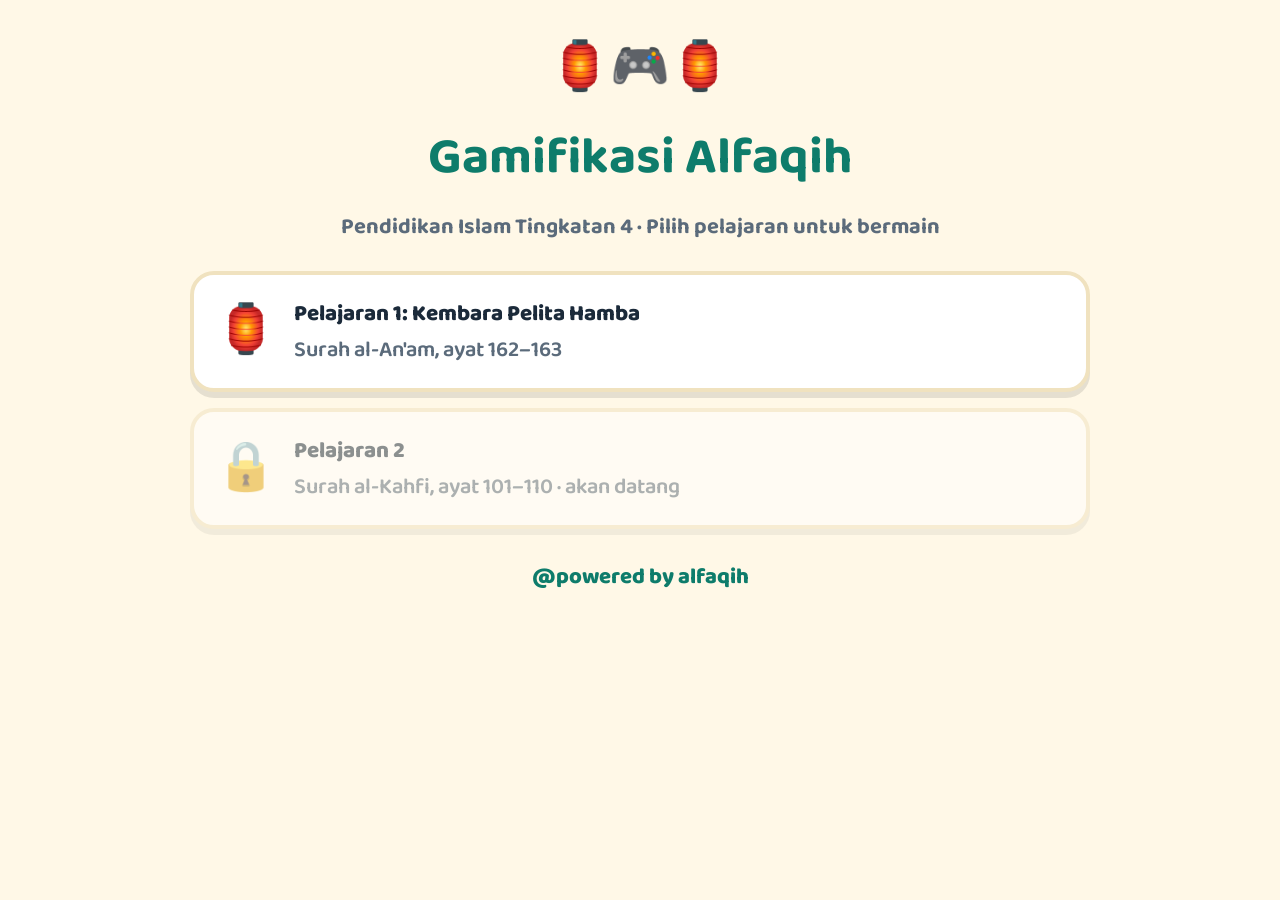
==== index.html @ 35e909cf "Tambah halaman utama senarai game Co-Authored-By: Claude Opus 5.5 <noreply@anthropic.com> Claude-Ses" ====
<!DOCTYPE html>
<html lang="ms">
<head>
<meta charset="UTF-8">
<meta name="viewport" content="width=device-width, initial-scale=1">
<title>Gamifikasi Alfaqih – Pendidikan Islam Tingkatan 4</title>
<link href="https://fonts.googleapis.com/css2?family=Baloo+2:wght@600;800&display=swap" rel="stylesheet">
<style>
body{margin:0;font-family:'Baloo 2',sans-serif;background:#FFF8E7;color:#1B2A3A;font-size:22px}
.wrap{max-width:900px;margin:0 auto;padding:30px 18px}
h1{text-align:center;color:#0E7C6B;font-size:clamp(2rem,6vw,3.2rem);margin:.2em 0}
.sub{text-align:center;font-weight:700;color:#5B6B7B}
.list{display:grid;gap:16px;margin-top:26px}
a.card{display:flex;align-items:center;gap:18px;background:#fff;border:4px solid #F0E2BF;border-radius:24px;padding:18px 22px;text-decoration:none;color:inherit;box-shadow:0 6px 0 rgba(0,0,0,.1)}
a.card:hover{border-color:#F2A900}
.e{font-size:3rem}.t{font-weight:800;font-size:1.4rem}.d{color:#5B6B7B;font-weight:600}
.soon{opacity:.5;pointer-events:none}
footer{text-align:center;margin-top:30px;font-weight:800;color:#0E7C6B}
</style>
</head>
<body>
<div class="wrap">
  <div style="text-align:center;font-size:3rem">🏮🎮🏮</div>
  <h1>Gamifikasi Alfaqih</h1>
  <div class="sub">Pendidikan Islam Tingkatan 4 · Pilih pelajaran untuk bermain</div>
  <div class="list">
    <a class="card" href="p1/"><span class="e">🏮</span><div><div class="t">Pelajaran 1: Kembara Pelita Hamba</div><div class="d">Surah al-An'am, ayat 162–163</div></div></a>
    <a class="card soon"><span class="e">🔒</span><div><div class="t">Pelajaran 2</div><div class="d">Surah al-Kahfi, ayat 101–110 · akan datang</div></div></a>
  </div>
  <footer>@powered by alfaqih</footer>
</div>
</body>
</html>
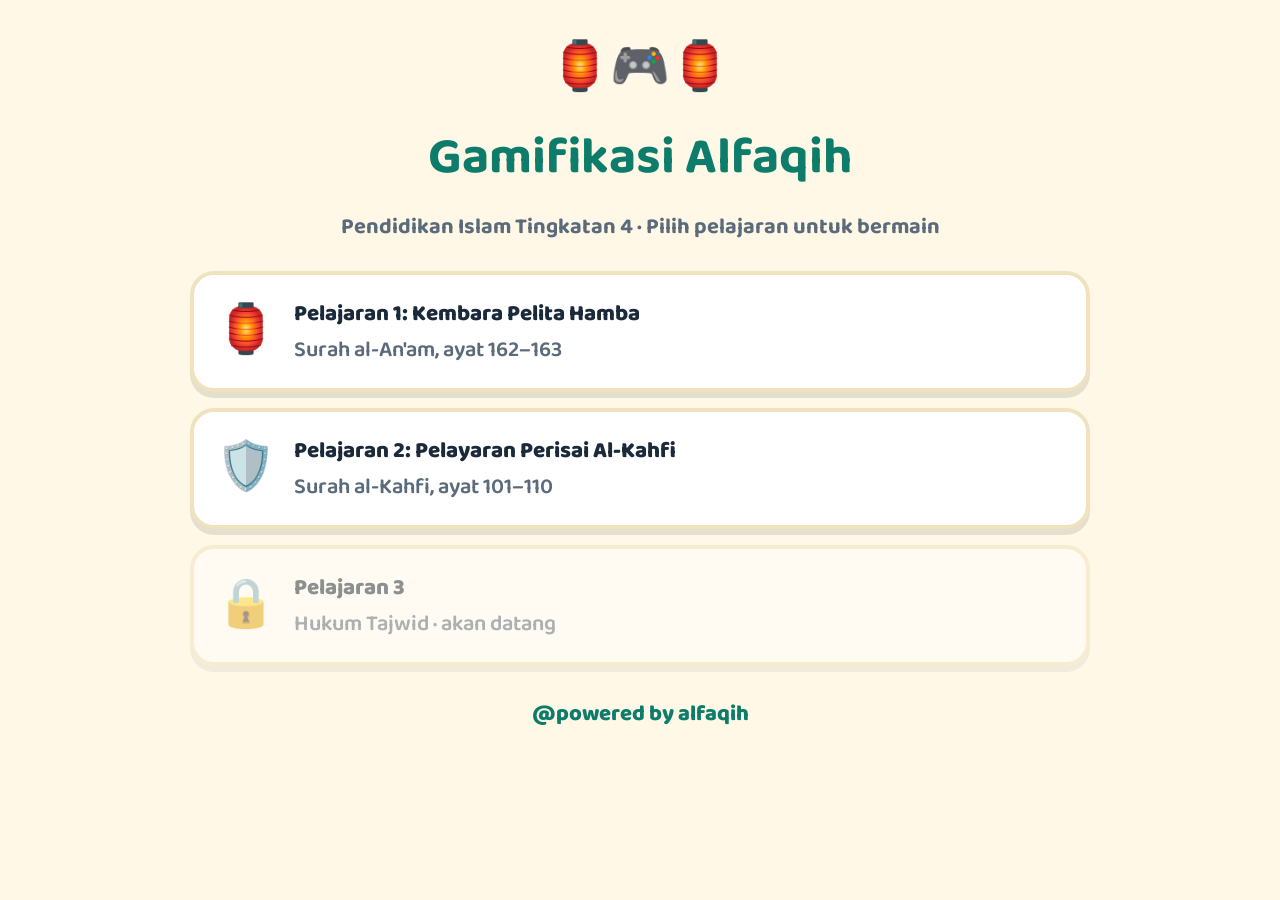
==== commit 58302bbe: "Tambah game P2: Pelayaran Perisai Al-Kahfi (Surah al-Kahfi 101-110) Co-Authored-By: Claude Opus 5.5 " ====
--- a/index.html
+++ b/index.html
@@ -25,7 +25,8 @@
   <div class="sub">Pendidikan Islam Tingkatan 4 · Pilih pelajaran untuk bermain</div>
   <div class="list">
     <a class="card" href="p1/"><span class="e">🏮</span><div><div class="t">Pelajaran 1: Kembara Pelita Hamba</div><div class="d">Surah al-An'am, ayat 162–163</div></div></a>
-    <a class="card soon"><span class="e">🔒</span><div><div class="t">Pelajaran 2</div><div class="d">Surah al-Kahfi, ayat 101–110 · akan datang</div></div></a>
+    <a class="card" href="p2/"><span class="e">🛡️</span><div><div class="t">Pelajaran 2: Pelayaran Perisai Al-Kahfi</div><div class="d">Surah al-Kahfi, ayat 101–110</div></div></a>
+    <a class="card soon"><span class="e">🔒</span><div><div class="t">Pelajaran 3</div><div class="d">Hukum Tajwid · akan datang</div></div></a>
   </div>
   <footer>@powered by alfaqih</footer>
 </div>
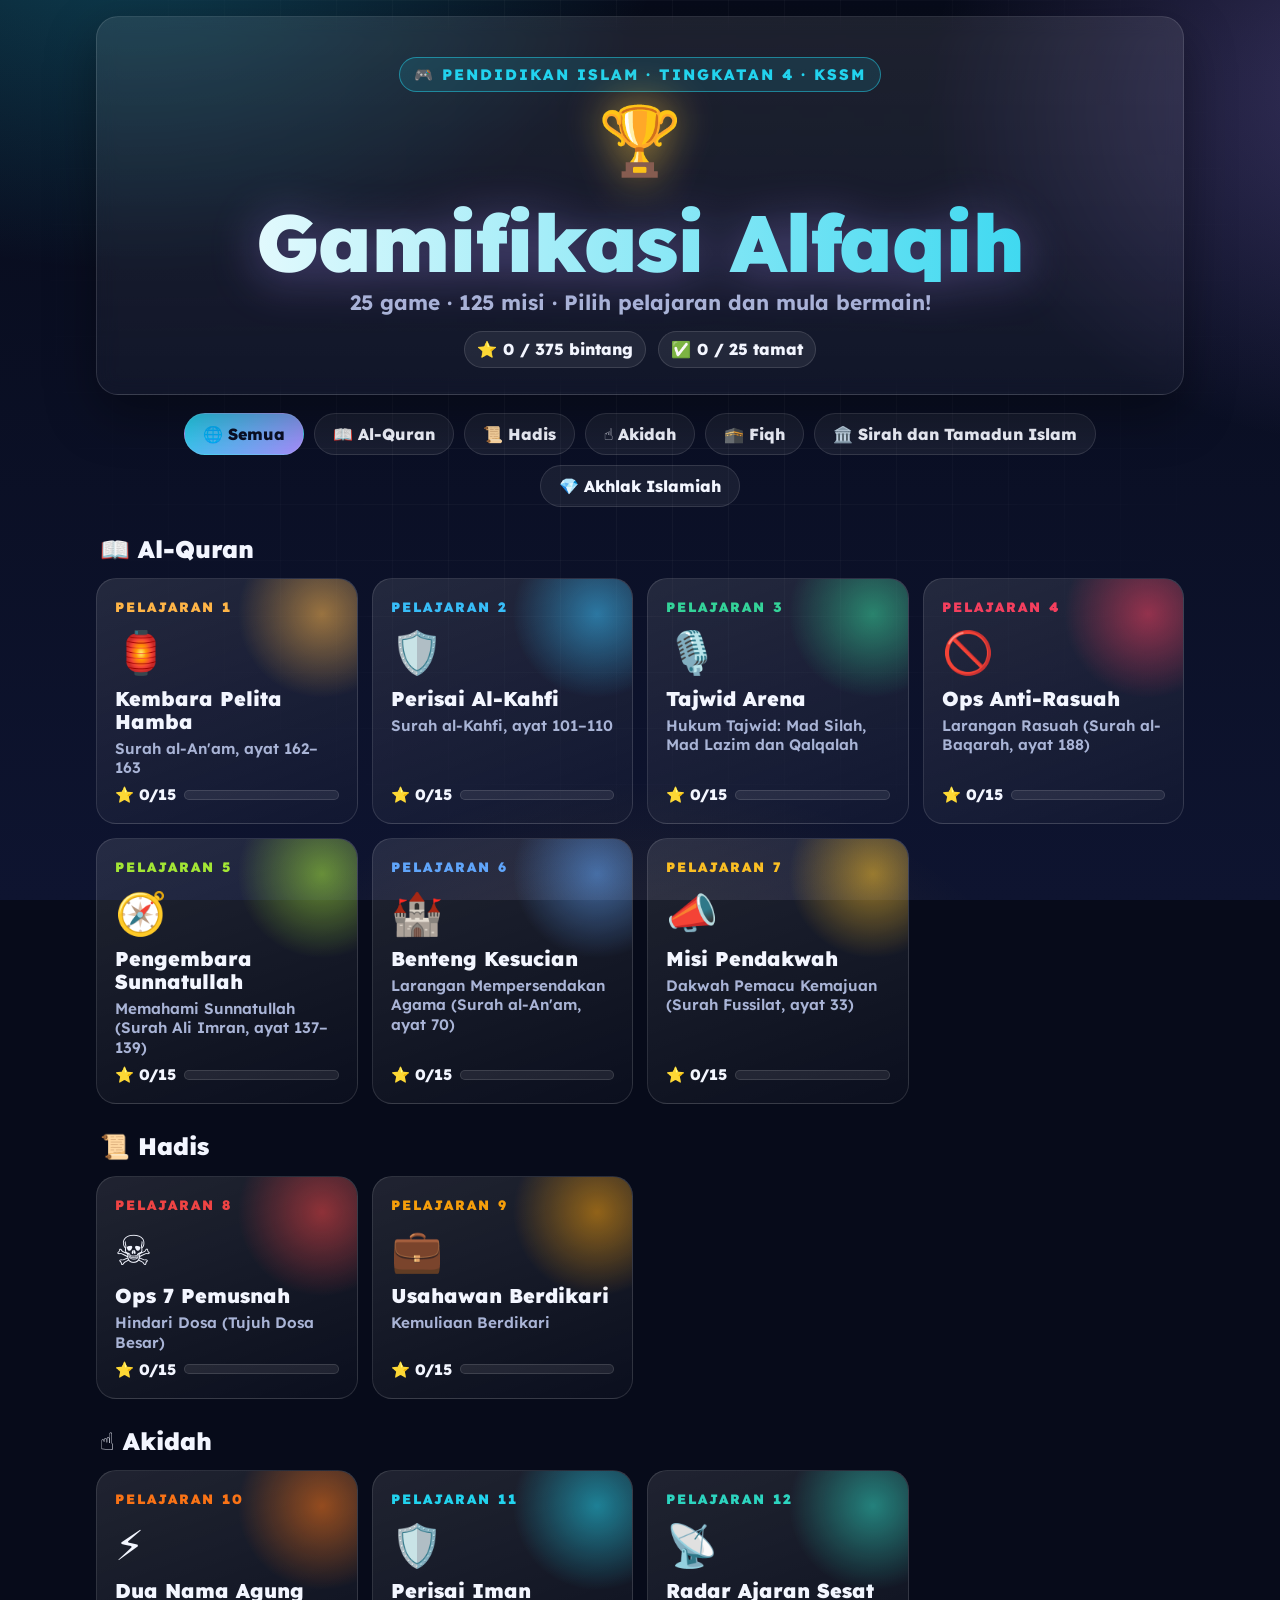
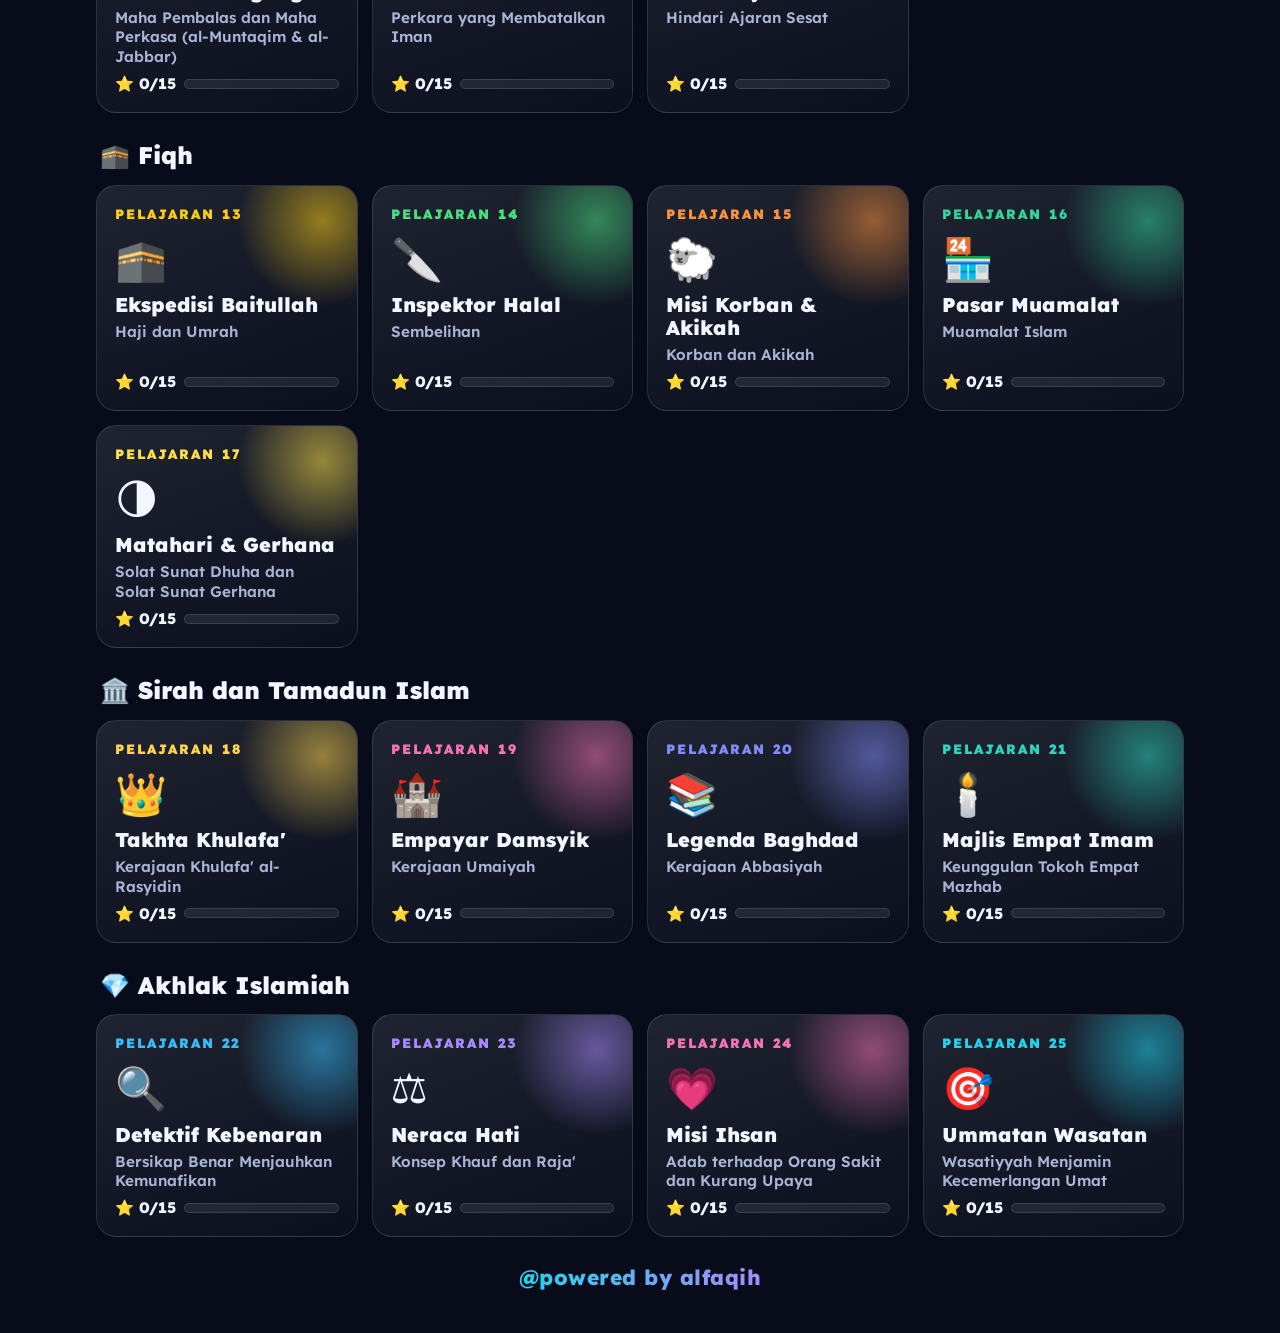
==== commit 293e7445: "Bina semula sebagai gamifikasi profesional: 25 game Tingkatan 4 (P1-P25) Enjin game dikongsi (tema g" ====
--- a/index.html
+++ b/index.html
@@ -4,31 +4,55 @@
 <meta charset="UTF-8">
 <meta name="viewport" content="width=device-width, initial-scale=1">
 <title>Gamifikasi Alfaqih – Pendidikan Islam Tingkatan 4</title>
-<link href="https://fonts.googleapis.com/css2?family=Baloo+2:wght@600;800&display=swap" rel="stylesheet">
+<link rel="preconnect" href="https://fonts.googleapis.com"><link rel="preconnect" href="https://fonts.gstatic.com" crossorigin>
+<link href="https://fonts.googleapis.com/css2?family=Lexend:wght@400;600;800;900&display=swap" rel="stylesheet">
+<link rel="stylesheet" href="assets/engine.css">
 <style>
-body{margin:0;font-family:'Baloo 2',sans-serif;background:#FFF8E7;color:#1B2A3A;font-size:22px}
-.wrap{max-width:900px;margin:0 auto;padding:30px 18px}
-h1{text-align:center;color:#0E7C6B;font-size:clamp(2rem,6vw,3.2rem);margin:.2em 0}
-.sub{text-align:center;font-weight:700;color:#5B6B7B}
-.list{display:grid;gap:16px;margin-top:26px}
-a.card{display:flex;align-items:center;gap:18px;background:#fff;border:4px solid #F0E2BF;border-radius:24px;padding:18px 22px;text-decoration:none;color:inherit;box-shadow:0 6px 0 rgba(0,0,0,.1)}
-a.card:hover{border-color:#F2A900}
-.e{font-size:3rem}.t{font-weight:800;font-size:1.4rem}.d{color:#5B6B7B;font-weight:600}
-.soon{opacity:.5;pointer-events:none}
-footer{text-align:center;margin-top:30px;font-weight:800;color:#0E7C6B}
+.hero{text-align:center;padding:40px 20px 26px}
+.hero .gtitle{font-size:clamp(2.6rem,8vw,5rem)}
+.stats2{display:flex;gap:12px;justify-content:center;flex-wrap:wrap;margin-top:14px}
+.tabs{display:flex;gap:10px;flex-wrap:wrap;justify-content:center;margin:18px 0}
+.tab{padding:10px 18px;border-radius:999px;font-weight:800;background:rgba(255,255,255,.06);border:1px solid var(--line);font-size:1rem}
+.tab.on{background:linear-gradient(135deg,var(--a),var(--b));color:#0A0F25}
+.sec h2{font-size:1.5rem;margin:26px 4px 12px;font-weight:900;display:flex;align-items:center;gap:10px}
+.grid3{display:grid;grid-template-columns:repeat(auto-fill,minmax(250px,1fr));gap:14px}
+.gc{position:relative;display:flex;flex-direction:column;gap:6px;padding:18px;border-radius:20px;text-decoration:none;color:var(--txt);min-height:190px;overflow:hidden;
+ background:linear-gradient(160deg,rgba(255,255,255,.10),rgba(255,255,255,.02));border:1px solid var(--line);transition:transform .2s,box-shadow .2s}
+.gc::before{content:'';position:absolute;right:-50px;top:-50px;width:170px;height:170px;border-radius:50%;background:radial-gradient(circle,var(--ca),transparent 70%);opacity:.55}
+.gc:hover{transform:translateY(-5px);box-shadow:0 18px 40px rgba(0,0,0,.45),0 0 0 2px var(--ca)}
+.gc .no{font-weight:900;letter-spacing:2px;font-size:.85rem;color:var(--ca)}
+.gc .ic{font-size:2.6rem}
+.gc .gn{font-weight:900;font-size:1.25rem;line-height:1.15}
+.gc .tt{font-weight:600;color:var(--mut);font-size:.95rem;line-height:1.3}
+.gc .pr{margin-top:auto;display:flex;align-items:center;gap:8px;font-weight:800;font-size:.95rem}
+.gc .pr .bar{flex:1;height:10px}
+.gc .pr .bar i{background:linear-gradient(90deg,var(--ca),var(--gold))}
 </style>
 </head>
 <body>
 <div class="wrap">
-  <div style="text-align:center;font-size:3rem">🏮🎮🏮</div>
-  <h1>Gamifikasi Alfaqih</h1>
-  <div class="sub">Pendidikan Islam Tingkatan 4 · Pilih pelajaran untuk bermain</div>
-  <div class="list">
-    <a class="card" href="p1/"><span class="e">🏮</span><div><div class="t">Pelajaran 1: Kembara Pelita Hamba</div><div class="d">Surah al-An'am, ayat 162–163</div></div></a>
-    <a class="card" href="p2/"><span class="e">🛡️</span><div><div class="t">Pelajaran 2: Pelayaran Perisai Al-Kahfi</div><div class="d">Surah al-Kahfi, ayat 101–110</div></div></a>
-    <a class="card soon"><span class="e">🔒</span><div><div class="t">Pelajaran 3</div><div class="d">Hukum Tajwid · akan datang</div></div></a>
-  </div>
-  <footer>@powered by alfaqih</footer>
+ <div class="glass hero">
+  <div class="kicker">🎮 Pendidikan Islam · Tingkatan 4 · KSSM</div>
+  <div class="emblem">🏆</div>
+  <div class="gtitle">Gamifikasi Alfaqih</div>
+  <div class="gsub">25 game · 125 misi · Pilih pelajaran dan mula bermain!</div>
+  <div class="stats2"><div class="pill">⭐ <span id="ts">0</span> / 375 bintang</div><div class="pill">✅ <span id="td">0</span> / 25 tamat</div></div>
+ </div>
+ <div class="tabs" id="tabs"></div>
+ <div id="list"></div>
+ <div class="foot"><span class="pw">@powered by alfaqih</span></div>
 </div>
+<script>
+const L=[{"id": "p1", "no": 1, "bidang": "Al-Quran", "title": "Surah al-An'am, ayat 162–163", "game": "Kembara Pelita Hamba", "a": "#FFB547", "b": "#22D3EE", "icon": "🏮"}, {"id": "p2", "no": 2, "bidang": "Al-Quran", "title": "Surah al-Kahfi, ayat 101–110", "game": "Perisai Al-Kahfi", "a": "#38BDF8", "b": "#818CF8", "icon": "🛡️"}, {"id": "p3", "no": 3, "bidang": "Al-Quran", "title": "Hukum Tajwid: Mad Silah, Mad Lazim dan Qalqalah", "game": "Tajwid Arena", "a": "#34D399", "b": "#22D3EE", "icon": "🎙️"}, {"id": "p4", "no": 4, "bidang": "Al-Quran", "title": "Larangan Rasuah (Surah al-Baqarah, ayat 188)", "game": "Ops Anti-Rasuah", "a": "#F43F5E", "b": "#F59E0B", "icon": "🚫"}, {"id": "p5", "no": 5, "bidang": "Al-Quran", "title": "Memahami Sunnatullah (Surah Ali Imran, ayat 137–139)", "game": "Pengembara Sunnatullah", "a": "#A3E635", "b": "#14B8A6", "icon": "🧭"}, {"id": "p6", "no": 6, "bidang": "Al-Quran", "title": "Larangan Mempersendakan Agama (Surah al-An'am, ayat 70)", "game": "Benteng Kesucian", "a": "#60A5FA", "b": "#F472B6", "icon": "🏰"}, {"id": "p7", "no": 7, "bidang": "Al-Quran", "title": "Dakwah Pemacu Kemajuan (Surah Fussilat, ayat 33)", "game": "Misi Pendakwah", "a": "#FBBF24", "b": "#10B981", "icon": "📣"}, {"id": "p8", "no": 8, "bidang": "Hadis", "title": "Hindari Dosa (Tujuh Dosa Besar)", "game": "Ops 7 Pemusnah", "a": "#EF4444", "b": "#8B5CF6", "icon": "☠️"}, {"id": "p9", "no": 9, "bidang": "Hadis", "title": "Kemuliaan Berdikari", "game": "Usahawan Berdikari", "a": "#F59E0B", "b": "#84CC16", "icon": "💼"}, {"id": "p10", "no": 10, "bidang": "Akidah", "title": "Maha Pembalas dan Maha Perkasa (al-Muntaqim & al-Jabbar)", "game": "Dua Nama Agung", "a": "#F97316", "b": "#6366F1", "icon": "⚡"}, {"id": "p11", "no": 11, "bidang": "Akidah", "title": "Perkara yang Membatalkan Iman", "game": "Perisai Iman", "a": "#22D3EE", "b": "#E11D48", "icon": "🛡️"}, {"id": "p12", "no": 12, "bidang": "Akidah", "title": "Hindari Ajaran Sesat", "game": "Radar Ajaran Sesat", "a": "#2DD4BF", "b": "#F43F5E", "icon": "📡"}, {"id": "p13", "no": 13, "bidang": "Fiqh", "title": "Haji dan Umrah", "game": "Ekspedisi Baitullah", "a": "#FACC15", "b": "#14B8A6", "icon": "🕋"}, {"id": "p14", "no": 14, "bidang": "Fiqh", "title": "Sembelihan", "game": "Inspektor Halal", "a": "#4ADE80", "b": "#F87171", "icon": "🔪"}, {"id": "p15", "no": 15, "bidang": "Fiqh", "title": "Korban dan Akikah", "game": "Misi Korban & Akikah", "a": "#FB923C", "b": "#A78BFA", "icon": "🐑"}, {"id": "p16", "no": 16, "bidang": "Fiqh", "title": "Muamalat Islam", "game": "Pasar Muamalat", "a": "#34D399", "b": "#FBBF24", "icon": "🏪"}, {"id": "p17", "no": 17, "bidang": "Fiqh", "title": "Solat Sunat Dhuha dan Solat Sunat Gerhana", "game": "Matahari & Gerhana", "a": "#FDE047", "b": "#6366F1", "icon": "🌗"}, {"id": "p18", "no": 18, "bidang": "Sirah dan Tamadun Islam", "title": "Kerajaan Khulafa' al-Rasyidin", "game": "Takhta Khulafa'", "a": "#FCD34D", "b": "#10B981", "icon": "👑"}, {"id": "p19", "no": 19, "bidang": "Sirah dan Tamadun Islam", "title": "Kerajaan Umaiyah", "game": "Empayar Damsyik", "a": "#F472B6", "b": "#22D3EE", "icon": "🏰"}, {"id": "p20", "no": 20, "bidang": "Sirah dan Tamadun Islam", "title": "Kerajaan Abbasiyah", "game": "Legenda Baghdad", "a": "#818CF8", "b": "#FBBF24", "icon": "📚"}, {"id": "p21", "no": 21, "bidang": "Sirah dan Tamadun Islam", "title": "Keunggulan Tokoh Empat Mazhab", "game": "Majlis Empat Imam", "a": "#2DD4BF", "b": "#C084FC", "icon": "🕯️"}, {"id": "p22", "no": 22, "bidang": "Akhlak Islamiah", "title": "Bersikap Benar Menjauhkan Kemunafikan", "game": "Detektif Kebenaran", "a": "#38BDF8", "b": "#F43F5E", "icon": "🔍"}, {"id": "p23", "no": 23, "bidang": "Akhlak Islamiah", "title": "Konsep Khauf dan Raja'", "game": "Neraca Hati", "a": "#A78BFA", "b": "#34D399", "icon": "⚖️"}, {"id": "p24", "no": 24, "bidang": "Akhlak Islamiah", "title": "Adab terhadap Orang Sakit dan Kurang Upaya", "game": "Misi Ihsan", "a": "#F472B6", "b": "#38BDF8", "icon": "💗"}, {"id": "p25", "no": 25, "bidang": "Akhlak Islamiah", "title": "Wasatiyyah Menjamin Kecemerlangan Umat", "game": "Ummatan Wasatan", "a": "#22D3EE", "b": "#FACC15", "icon": "🎯"}];
+const B=[['Al-Quran','📖'],['Hadis','📜'],['Akidah','☝️'],['Fiqh','🕋'],['Sirah dan Tamadun Islam','🏛️'],['Akhlak Islamiah','💎']];
+function prog(id){try{const v=JSON.parse(localStorage.getItem('alfaqih_t4_'+id));if(v&&v.st)return{s:v.st.reduce((a,x)=>a+x.stars,0),d:v.st.every(x=>x.stars>0)}}catch(e){}return{s:0,d:false}}
+let cur='Semua';let TS=0,TD=0;
+function render(){TS=0;TD=0;
+ document.getElementById('tabs').innerHTML=['Semua',...B.map(b=>b[0])].map(t=>`<button class="tab ${t===cur?'on':''}" data-t="${t}">${t==='Semua'?'🌐 Semua':B.find(b=>b[0]===t)[1]+' '+t}</button>`).join('');
+ document.querySelectorAll('.tab').forEach(b=>b.onclick=()=>{cur=b.dataset.t;render()});
+ document.getElementById('list').innerHTML=B.filter(b=>cur==='Semua'||b[0]===cur).map(([bn,ic])=>`<div class="sec"><h2>${ic} ${bn}</h2><div class="grid3">${L.filter(l=>l.bidang===bn).map(l=>{const p=prog(l.id);return `<a class="gc" href="${l.id}/" style="--ca:${l.a}"><div class="no">PELAJARAN ${l.no}${p.d?' · ✅ TAMAT':''}</div><div class="ic">${l.icon}</div><div class="gn">${l.game}</div><div class="tt">${l.title}</div><div class="pr"><span>⭐ ${p.s}/15</span><div class="bar"><i style="width:${p.s/15*100}%"></i></div></div></a>`}).join('')}</div></div>`).join('');
+ L.forEach(l=>{const p=prog(l.id);TS+=p.s;TD+=p.d?1:0});document.getElementById('ts').textContent=TS;document.getElementById('td').textContent=TD}
+render();
+</script>
 </body>
-</html>
+</html>
--- a/assets/engine.css
+++ b/assets/engine.css
@@ -0,0 +1,244 @@
+/* Gamifikasi Alfaqih – enjin game PAI Tingkatan 4 · @powered by alfaqih */
+:root{
+  --bg0:#070B1A; --bg1:#0E1430; --bg2:#151D44; --line:rgba(255,255,255,.12);
+  --txt:#F3F6FF; --mut:#A9B4D6; --a:#22D3EE; --b:#A78BFA; --gold:#FFC83D; --ok:#2EE59D; --no:#FF4D6D;
+  --glass:rgba(255,255,255,.06); --r:22px;
+}
+*{box-sizing:border-box;-webkit-tap-highlight-color:transparent}
+html,body{margin:0;min-height:100%}
+body{font-family:'Lexend','Baloo 2',system-ui,sans-serif;color:var(--txt);font-size:21px;line-height:1.4;background:var(--bg0);overflow-x:hidden;min-height:100vh}
+body::before{content:'';position:fixed;inset:0;z-index:-2;background:
+  radial-gradient(900px 600px at 10% -10%,color-mix(in srgb,var(--a) 28%,transparent),transparent 60%),
+  radial-gradient(800px 600px at 110% 10%,color-mix(in srgb,var(--b) 30%,transparent),transparent 60%),
+  radial-gradient(700px 500px at 50% 120%,rgba(255,200,61,.14),transparent 60%),linear-gradient(180deg,var(--bg0),var(--bg1))}
+body::after{content:'';position:fixed;inset:0;z-index:-1;pointer-events:none;opacity:.35;
+  background-image:linear-gradient(var(--line) 1px,transparent 1px),linear-gradient(90deg,var(--line) 1px,transparent 1px);background-size:56px 56px;
+  mask-image:radial-gradient(ellipse at 50% 30%,#000 20%,transparent 75%)}
+.ar{font-family:'Amiri Quran','Amiri',serif;direction:rtl;line-height:2.05;font-weight:400}
+button{font-family:inherit;cursor:pointer;border:none;color:inherit}
+a{color:var(--a)}
+.wrap{max-width:1120px;margin:0 auto;padding:16px 16px 40px}
+.scr{display:none}.scr.on{display:block;animation:enter .45s cubic-bezier(.2,.9,.3,1.2)}
+@keyframes enter{from{opacity:0;transform:translateY(18px) scale(.98)}to{opacity:1;transform:none}}
+.glass{background:linear-gradient(180deg,rgba(255,255,255,.09),rgba(255,255,255,.03));border:1px solid var(--line);border-radius:var(--r);backdrop-filter:blur(10px);box-shadow:0 20px 50px rgba(0,0,0,.35)}
+
+/* HUD */
+.hud{display:flex;gap:10px;align-items:center;flex-wrap:wrap;padding:10px 14px;margin-bottom:16px}
+.hud .who{font-weight:800;display:flex;align-items:center;gap:10px;margin-right:auto}
+.ava{width:42px;height:42px;border-radius:12px;display:grid;place-items:center;font-size:1.4rem;background:linear-gradient(135deg,var(--a),var(--b));box-shadow:0 0 18px color-mix(in srgb,var(--a) 60%,transparent)}
+.pill{display:flex;align-items:center;gap:6px;font-weight:800;font-size:1rem;padding:6px 12px;border-radius:999px;background:rgba(255,255,255,.07);border:1px solid var(--line)}
+.pill.lv{background:linear-gradient(90deg,color-mix(in srgb,var(--a) 35%,transparent),color-mix(in srgb,var(--b) 35%,transparent))}
+.ibtn{padding:8px 12px;border-radius:12px;background:rgba(255,255,255,.08);border:1px solid var(--line);font-weight:700;font-size:1rem}
+.ibtn:hover{background:rgba(255,255,255,.16)}
+
+/* Buttons */
+.btn{display:inline-flex;align-items:center;justify-content:center;gap:10px;font-weight:800;font-size:1.25rem;letter-spacing:.5px;padding:14px 30px;min-height:62px;border-radius:16px;
+  background:linear-gradient(135deg,var(--a),var(--b));color:#0A0F25;box-shadow:0 8px 0 rgba(0,0,0,.35),0 0 30px color-mix(in srgb,var(--a) 45%,transparent);transition:transform .12s,box-shadow .12s;text-transform:uppercase}
+.btn:hover{transform:translateY(-2px)}
+.btn:active{transform:translateY(5px);box-shadow:0 3px 0 rgba(0,0,0,.35)}
+.btn.gold{background:linear-gradient(135deg,#FFE27A,#FFB020);box-shadow:0 8px 0 #8A5A00,0 0 34px rgba(255,190,40,.5)}
+.btn.ghost{background:rgba(255,255,255,.06);color:var(--txt);border:2px solid var(--line);box-shadow:0 8px 0 rgba(0,0,0,.3)}
+.btn.sm{font-size:1rem;min-height:50px;padding:10px 20px}
+.row{display:flex;gap:14px;justify-content:center;flex-wrap:wrap}
+
+/* Splash */
+.splash{text-align:center;padding:34px 22px;position:relative;overflow:hidden}
+.kicker{display:inline-block;font-weight:800;font-size:.95rem;letter-spacing:2px;text-transform:uppercase;color:var(--a);padding:6px 14px;border:1px solid color-mix(in srgb,var(--a) 50%,transparent);border-radius:999px;background:color-mix(in srgb,var(--a) 12%,transparent)}
+.gtitle{font-size:clamp(2.4rem,7vw,4.6rem);font-weight:900;line-height:1;margin:16px 0 6px;letter-spacing:-1px;
+  background:linear-gradient(90deg,#fff,var(--a),var(--b),#fff);background-size:300% 100%;-webkit-background-clip:text;background-clip:text;color:transparent;animation:sheen 6s linear infinite;filter:drop-shadow(0 6px 24px color-mix(in srgb,var(--b) 45%,transparent))}
+@keyframes sheen{to{background-position:300% 0}}
+.gsub{font-size:1.3rem;font-weight:700;color:var(--mut)}
+.hero-ar{font-size:clamp(1.8rem,4.4vw,2.8rem);margin:14px auto;max-width:980px;text-shadow:0 0 22px color-mix(in srgb,var(--a) 40%,transparent)}
+.hero-ms{font-weight:600;color:var(--mut);font-size:1.1rem;max-width:820px;margin:0 auto}
+.emblem{font-size:4.2rem;filter:drop-shadow(0 0 22px color-mix(in srgb,var(--gold) 70%,transparent));animation:float 3s ease-in-out infinite}
+@keyframes float{50%{transform:translateY(-10px)}}
+.namebox{max-width:520px;margin:22px auto 8px;text-align:left}
+.namebox label{font-weight:800;font-size:1.05rem;color:var(--mut)}
+.namebox input{width:100%;font:inherit;font-size:1.45rem;font-weight:800;padding:14px 18px;margin-top:6px;border-radius:16px;border:2px solid var(--line);background:rgba(0,0,0,.35);color:var(--txt)}
+.namebox input:focus{outline:none;border-color:var(--a);box-shadow:0 0 0 4px color-mix(in srgb,var(--a) 25%,transparent)}
+.levels{display:grid;grid-template-columns:repeat(3,1fr);gap:14px;max-width:720px;margin:18px auto 22px}
+.lvl{padding:18px 8px;border-radius:18px;background:rgba(255,255,255,.05);border:2px solid var(--line);font-weight:900;font-size:1.35rem;transition:.15s}
+.lvl .i{display:block;font-size:2.4rem;margin-bottom:4px}
+.lvl .bars{display:flex;gap:4px;justify-content:center;margin-top:8px}
+.lvl .bars i{width:16px;height:8px;border-radius:4px;background:rgba(255,255,255,.15)}
+.lvl .bars i.f{background:var(--gold);box-shadow:0 0 8px var(--gold)}
+.lvl.sel{border-color:var(--a);background:color-mix(in srgb,var(--a) 16%,transparent);box-shadow:0 0 0 4px color-mix(in srgb,var(--a) 20%,transparent),0 0 30px color-mix(in srgb,var(--a) 35%,transparent);transform:translateY(-3px)}
+
+/* Map */
+.maphead{display:flex;align-items:flex-end;justify-content:space-between;gap:12px;flex-wrap:wrap;margin-bottom:14px}
+.maphead h2{margin:0;font-size:clamp(1.6rem,4vw,2.3rem);font-weight:900}
+.maphead p{margin:2px 0 0;color:var(--mut);font-weight:600}
+.xpbar{min-width:240px;flex:1;max-width:420px}
+.xpbar .t{display:flex;justify-content:space-between;font-weight:800;font-size:.95rem;color:var(--mut)}
+.bar{height:14px;border-radius:999px;background:rgba(255,255,255,.08);overflow:hidden;border:1px solid var(--line)}
+.bar>i{display:block;height:100%;width:0;background:linear-gradient(90deg,var(--a),var(--b),var(--gold));transition:width .6s cubic-bezier(.2,.9,.3,1)}
+.missions{display:grid;grid-template-columns:repeat(5,1fr);gap:14px}
+@media(max-width:980px){.missions{grid-template-columns:repeat(2,1fr)}}
+@media(max-width:520px){.missions{grid-template-columns:1fr}}
+.mis{position:relative;text-align:left;padding:18px;border-radius:20px;min-height:220px;display:flex;flex-direction:column;gap:6px;
+  background:linear-gradient(160deg,rgba(255,255,255,.10),rgba(255,255,255,.02));border:1px solid var(--line);transition:transform .2s,box-shadow .2s;overflow:hidden}
+.mis::before{content:'';position:absolute;inset:-40% -40% auto auto;width:180px;height:180px;border-radius:50%;background:radial-gradient(circle,color-mix(in srgb,var(--a) 40%,transparent),transparent 70%);opacity:.6}
+.mis:hover{transform:translateY(-4px);box-shadow:0 16px 40px rgba(0,0,0,.4)}
+.mis .no{font-weight:900;font-size:.9rem;letter-spacing:2px;color:var(--a)}
+.mis .ic{font-size:2.8rem}
+.mis .nm{font-weight:900;font-size:1.2rem;line-height:1.2}
+.mis .ty{font-weight:600;font-size:.92rem;color:var(--mut)}
+.mis .st{margin-top:auto;font-size:1.4rem;letter-spacing:3px;color:var(--gold);text-shadow:0 0 10px rgba(255,200,61,.6)}
+.mis .st .e{color:rgba(255,255,255,.18);text-shadow:none}
+.mis.open{border-color:color-mix(in srgb,var(--a) 70%,transparent);box-shadow:0 0 0 2px color-mix(in srgb,var(--a) 40%,transparent),0 0 36px color-mix(in srgb,var(--a) 30%,transparent);animation:pulse 2.2s infinite}
+@keyframes pulse{50%{box-shadow:0 0 0 2px color-mix(in srgb,var(--a) 60%,transparent),0 0 56px color-mix(in srgb,var(--a) 45%,transparent)}}
+.mis.done{border-color:rgba(255,200,61,.6)}
+.mis.lock{opacity:.45;filter:grayscale(.7);cursor:not-allowed}
+.mis .lockico{position:absolute;right:14px;top:12px;font-size:1.4rem}
+.mapbar{display:flex;gap:12px;justify-content:center;flex-wrap:wrap;margin-top:20px}
+
+/* Brief */
+.brief{text-align:center;padding:34px 22px}
+.brief .ic{font-size:5rem;filter:drop-shadow(0 0 26px color-mix(in srgb,var(--a) 60%,transparent))}
+.brief h2{font-size:clamp(1.8rem,4.5vw,2.6rem);margin:6px 0;font-weight:900}
+.brief p{font-size:1.3rem;font-weight:600;color:var(--mut);max-width:780px;margin:8px auto}
+.howto{display:inline-flex;gap:10px;align-items:center;font-weight:700;background:rgba(255,255,255,.06);border:1px dashed var(--line);border-radius:14px;padding:10px 16px;margin:10px 0 18px;font-size:1.1rem}
+
+/* Play */
+.play{padding:20px}
+.phead{display:flex;align-items:center;gap:12px;flex-wrap:wrap;margin-bottom:10px}
+.tag{font-weight:900;font-size:1rem;padding:6px 14px;border-radius:12px;background:linear-gradient(135deg,var(--a),var(--b));color:#0A0F25;letter-spacing:.5px}
+.phead .bar{flex:1;min-width:140px}
+.combo{font-weight:900;font-size:1.2rem;color:var(--gold);text-shadow:0 0 12px rgba(255,200,61,.7);min-width:70px;text-align:right}
+.hearts{font-size:1.5rem;letter-spacing:2px}
+.score{font-weight:900;font-size:1.1rem;padding:4px 12px;border-radius:10px;background:rgba(255,255,255,.08)}
+.timer{height:10px;border-radius:999px;background:rgba(255,255,255,.08);overflow:hidden;margin:6px 0 16px}
+.timer>i{display:block;height:100%;width:100%;background:linear-gradient(90deg,var(--ok),var(--a));box-shadow:0 0 14px var(--ok)}
+.timer.warn>i{background:linear-gradient(90deg,var(--no),#FF9F43);box-shadow:0 0 14px var(--no)}
+.qcard{background:rgba(0,0,0,.28);border:1px solid var(--line);border-radius:20px;padding:22px;text-align:center;margin-bottom:16px}
+.qcard .q{font-size:clamp(1.35rem,3vw,1.9rem);font-weight:800;line-height:1.35}
+.qcard .qa{font-size:clamp(1.8rem,4.6vw,3rem);margin-top:6px}
+.qcard .hint{font-weight:600;color:var(--mut);font-size:1.05rem;margin-top:6px}
+.blank{display:inline-block;min-width:90px;border-bottom:4px solid var(--gold);color:var(--gold);margin:0 6px;text-align:center}
+.opts{display:grid;grid-template-columns:1fr 1fr;gap:12px}
+.opts.one{grid-template-columns:1fr}
+@media(max-width:680px){.opts{grid-template-columns:1fr}}
+.opt{position:relative;display:flex;align-items:center;gap:14px;text-align:left;padding:14px 18px;min-height:74px;border-radius:16px;font-weight:700;font-size:clamp(1.1rem,2.3vw,1.4rem);
+  background:rgba(255,255,255,.06);border:2px solid var(--line);transition:transform .1s,background .15s,border-color .15s}
+.opt:hover:not(:disabled){background:rgba(255,255,255,.12);border-color:color-mix(in srgb,var(--a) 70%,transparent);transform:translateY(-2px)}
+.opt .k{flex:none;width:40px;height:40px;border-radius:10px;display:grid;place-items:center;font-weight:900;font-size:1.1rem;background:rgba(255,255,255,.12);font-family:'Lexend',sans-serif}
+.opt.ar{justify-content:center;font-family:'Amiri Quran','Amiri',serif;font-size:clamp(1.5rem,3.4vw,2.2rem);font-weight:400;direction:rtl}
+.opt.ok{background:color-mix(in srgb,var(--ok) 22%,transparent);border-color:var(--ok);box-shadow:0 0 24px color-mix(in srgb,var(--ok) 50%,transparent)}
+.opt.no{background:color-mix(in srgb,var(--no) 22%,transparent);border-color:var(--no);animation:shake .4s}
+.opt.dim{opacity:.35}
+.opt:disabled{cursor:default}
+.big2{display:grid;grid-template-columns:1fr 1fr;gap:14px}
+.big3{display:grid;grid-template-columns:repeat(3,1fr);gap:14px}
+@media(max-width:680px){.big3{grid-template-columns:1fr}}
+.bigb{min-height:120px;border-radius:20px;font-weight:900;font-size:clamp(1.2rem,2.6vw,1.6rem);display:flex;flex-direction:column;align-items:center;justify-content:center;gap:4px;border:2px solid transparent;transition:.12s;padding:10px;text-align:center}
+.bigb .e{font-size:2.4rem}
+.bigb:hover:not(:disabled){transform:translateY(-3px)}
+.bigb.c0{background:linear-gradient(135deg,#0EA5E9,#6366F1)}.bigb.c1{background:linear-gradient(135deg,#F43F5E,#F97316)}.bigb.c2{background:linear-gradient(135deg,#10B981,#14B8A6)}
+.bigb.t{background:linear-gradient(135deg,#10B981,#059669)}.bigb.f{background:linear-gradient(135deg,#F43F5E,#BE123C)}
+.bigb.ring{outline:4px solid var(--gold);outline-offset:4px;box-shadow:0 0 30px rgba(255,200,61,.6)}
+.bigb.dim{opacity:.25}
+.scroll{font-size:clamp(1.3rem,3vw,1.8rem);font-weight:800;padding:24px;border-radius:20px;text-align:center;margin-bottom:16px;background:linear-gradient(135deg,rgba(255,255,255,.12),rgba(255,255,255,.04));border:1px solid var(--line)}
+.fb{display:none;margin-top:14px;border-radius:16px;padding:14px 18px;font-weight:600;font-size:1.12rem}
+.fb.on{display:block;animation:enter .3s}
+.fb.good{background:color-mix(in srgb,var(--ok) 14%,transparent);border:1px solid var(--ok)}
+.fb.bad{background:color-mix(in srgb,var(--no) 14%,transparent);border:1px solid var(--no)}
+.fb b{font-weight:900}
+.fb .ar{font-size:1.4rem}
+
+/* Order */
+.slots{direction:rtl;display:flex;flex-wrap:wrap;gap:10px;justify-content:center;min-height:96px;padding:14px;border-radius:18px;border:2px dashed color-mix(in srgb,var(--a) 60%,transparent);background:rgba(0,0,0,.25);margin-bottom:16px}
+.slots.ltr{direction:ltr;flex-direction:column;align-items:stretch}
+.slot{min-width:70px;min-height:64px;border-radius:14px;border:2px dashed var(--line);display:flex;align-items:center;justify-content:center;padding:4px 12px;color:var(--mut);font-weight:800}
+.slot.fill{border:2px solid var(--ok);background:color-mix(in srgb,var(--ok) 14%,transparent);color:var(--txt);animation:enter .25s}
+.pool{display:flex;flex-wrap:wrap;gap:12px;justify-content:center}
+.pool.rtl{direction:rtl}
+.tile{padding:8px 18px;min-height:64px;border-radius:14px;font-weight:800;font-size:1.15rem;background:rgba(255,255,255,.08);border:2px solid var(--line);transition:.12s}
+.tile:hover{border-color:var(--a);transform:translateY(-2px)}
+.tile.ar,.slot.ar{font-family:'Amiri Quran','Amiri',serif;font-size:clamp(1.6rem,3.6vw,2.4rem);font-weight:400}
+.tile.used{visibility:hidden}
+.tile.bad{border-color:var(--no);background:color-mix(in srgb,var(--no) 25%,transparent);animation:shake .4s}
+
+/* Match */
+.mgrid{display:grid;grid-template-columns:repeat(4,1fr);gap:12px}
+@media(max-width:760px){.mgrid{grid-template-columns:repeat(3,1fr)}}
+@media(max-width:480px){.mgrid{grid-template-columns:repeat(2,1fr)}}
+.mc{perspective:900px;min-height:140px;padding:0;background:none}
+.mc .in{position:relative;width:100%;height:100%;min-height:140px;transition:transform .45s;transform-style:preserve-3d}
+.mc.flip .in{transform:rotateY(180deg)}
+.mc .f,.mc .b{position:absolute;inset:0;border-radius:16px;backface-visibility:hidden;display:grid;place-items:center;padding:8px;text-align:center}
+.mc .f{background:linear-gradient(135deg,var(--bg2),#1F2A5E);border:2px solid color-mix(in srgb,var(--a) 50%,transparent);font-size:2.4rem;box-shadow:inset 0 0 30px color-mix(in srgb,var(--a) 25%,transparent)}
+.mc .b{transform:rotateY(180deg);background:#F7F9FF;color:#0D1433;border:2px solid #fff;font-weight:800;font-size:clamp(.95rem,1.8vw,1.15rem);line-height:1.25}
+.mc .b.ar{font-size:clamp(1.3rem,2.8vw,1.9rem);font-weight:400}
+.mc.match .b{background:#D6FFEC;border-color:var(--ok);box-shadow:0 0 22px var(--ok)}
+
+/* Bubble */
+.sea{position:relative;height:430px;border-radius:20px;overflow:hidden;border:1px solid var(--line);
+  background:radial-gradient(ellipse at 50% 120%,color-mix(in srgb,var(--a) 50%,transparent),transparent 60%),linear-gradient(180deg,#0B1236,#0A1E4A 60%,#082C5C)}
+.bub{position:absolute;bottom:-150px;width:148px;height:148px;border-radius:50%;display:grid;place-items:center;padding:8px;text-align:center;font-weight:800;font-size:1.05rem;color:#fff;line-height:1.15;
+  background:radial-gradient(circle at 30% 28%,rgba(255,255,255,.9) 0 9%,rgba(255,255,255,.18) 10%,color-mix(in srgb,var(--a) 28%,transparent) 60%,color-mix(in srgb,var(--b) 40%,transparent));
+  border:2px solid rgba(255,255,255,.7);box-shadow:0 0 24px color-mix(in srgb,var(--a) 50%,transparent),inset 0 -10px 20px rgba(0,0,0,.25);animation:rise linear forwards}
+.bub.ar{font-family:'Amiri Quran','Amiri',serif;font-size:1.75rem;font-weight:400}
+@keyframes rise{to{transform:translateY(-640px)}}
+.bub.popok{animation:popok .35s forwards!important;background:radial-gradient(circle,#B8FFDF,var(--ok))}
+.bub.popno{animation:popno .5s forwards!important;background:radial-gradient(circle,#FFC2CC,var(--no))}
+@keyframes popok{to{transform:scale(1.7);opacity:0}}
+@keyframes popno{30%{transform:translateX(-12px)}60%{transform:translateX(12px)}100%{opacity:0;transform:scale(.4)}}
+
+/* Boss */
+.boss{display:flex;align-items:center;gap:16px;padding:12px 16px;border-radius:18px;margin-bottom:12px;background:linear-gradient(135deg,#2A0C3D,#4A0F2E);border:1px solid rgba(255,77,109,.5);box-shadow:0 0 30px rgba(255,77,109,.25)}
+.boss .face{font-size:3.4rem;filter:drop-shadow(0 0 16px rgba(255,77,109,.8))}
+.boss .face.hit{animation:hit .5s}
+@keyframes hit{25%{transform:translateX(-14px) rotate(-12deg);filter:brightness(2.5)}75%{transform:translateX(10px) rotate(6deg)}}
+.boss .nm{font-weight:900;letter-spacing:1px}
+.hp{height:20px;border-radius:999px;background:rgba(255,255,255,.12);overflow:hidden;border:1px solid rgba(255,255,255,.3);margin-top:4px}
+.hp>i{display:block;height:100%;width:100%;background:linear-gradient(90deg,#FF4D6D,#FFB020);transition:width .5s;box-shadow:0 0 14px #FF4D6D}
+
+/* Result */
+.res{text-align:center;padding:34px 22px}
+.res h2{font-size:clamp(1.8rem,5vw,2.8rem);font-weight:900;margin:0}
+.stars{font-size:4.6rem;letter-spacing:10px;margin:6px 0}
+.stars span{display:inline-block;color:rgba(255,255,255,.14)}
+.stars span.on{color:var(--gold);text-shadow:0 0 24px rgba(255,200,61,.9);animation:starpop .55s both}
+@keyframes starpop{0%{transform:scale(0) rotate(-120deg)}70%{transform:scale(1.4)}100%{transform:scale(1)}}
+.bigscore{font-size:3.2rem;font-weight:900;background:linear-gradient(90deg,var(--a),var(--gold));-webkit-background-clip:text;background-clip:text;color:transparent}
+.stats{display:flex;gap:12px;justify-content:center;flex-wrap:wrap;margin:10px 0}
+.stat{padding:10px 16px;border-radius:14px;background:rgba(255,255,255,.06);border:1px solid var(--line);font-weight:800}
+.stat small{display:block;color:var(--mut);font-weight:600;font-size:.85rem}
+.badge{display:inline-flex;align-items:center;gap:12px;padding:10px 18px;border-radius:16px;margin:6px;font-weight:900;background:linear-gradient(135deg,rgba(255,200,61,.22),rgba(255,200,61,.06));border:1px solid rgba(255,200,61,.6);box-shadow:0 0 20px rgba(255,200,61,.25)}
+.badge .e{font-size:2rem}
+.badge.lock{filter:grayscale(1);opacity:.35}
+.msg{font-weight:600;color:var(--mut);max-width:760px;margin:12px auto;font-size:1.15rem}
+
+/* Cert */
+.cert{text-align:center;padding:34px 24px;border:2px solid rgba(255,200,61,.6);box-shadow:0 0 60px rgba(255,200,61,.18),inset 0 0 60px rgba(255,200,61,.06)}
+.cert h2{font-size:clamp(1.8rem,5vw,2.8rem);font-weight:900;margin:6px 0;color:var(--gold);letter-spacing:2px}
+.cert .nm{font-size:clamp(2rem,6vw,3.4rem);font-weight:900;display:inline-block;padding:0 24px;border-bottom:3px solid var(--gold);margin:6px 0 10px}
+.cert .rank{font-size:1.6rem;font-weight:900;color:var(--a)}
+
+/* Review & modal */
+.modal{position:fixed;inset:0;z-index:40;display:none;place-items:center;padding:14px;background:rgba(3,6,18,.75);backdrop-filter:blur(6px)}
+.modal.on{display:grid}
+.modal .glass{max-width:900px;width:100%;max-height:90vh;overflow:auto;padding:22px;background:linear-gradient(180deg,#141B40,#0D1330)}
+.mh{display:flex;justify-content:space-between;align-items:center;gap:10px;margin-bottom:10px}
+.mh h2{margin:0;font-size:1.6rem}
+.rv h3{color:var(--a);margin:18px 0 8px;font-size:1.25rem}
+.rv ul{margin:0;padding-left:22px}
+.rv li{margin:6px 0;font-weight:600}
+.rv .ar{font-size:1.7rem;text-align:center;background:rgba(255,255,255,.05);border-radius:14px;padding:6px 12px;margin:8px 0}
+.lb{width:100%;border-collapse:collapse}
+.lb th,.lb td{padding:10px;border-bottom:1px solid var(--line);text-align:left}
+.lb th{color:var(--mut)}
+
+/* Misc */
+.toast{position:fixed;left:50%;top:20%;transform:translate(-50%,-50%);z-index:70;pointer-events:none;font-weight:900;font-size:clamp(2.4rem,7vw,4.6rem);opacity:0;white-space:nowrap;letter-spacing:1px}
+.toast.go{animation:toast 1s ease forwards}
+@keyframes toast{0%{opacity:0;transform:translate(-50%,-50%) scale(.5)}25%{opacity:1;transform:translate(-50%,-50%) scale(1.15)}70%{opacity:1;transform:translate(-50%,-60%) scale(1)}100%{opacity:0;transform:translate(-50%,-90%) scale(.9)}}
+#fx{position:fixed;inset:0;pointer-events:none;z-index:60}
+.shake{animation:shake .4s}
+@keyframes shake{20%,60%{transform:translateX(-9px)}40%,80%{transform:translateX(9px)}}
+.flash{animation:flash .35s}
+@keyframes flash{0%{box-shadow:inset 0 0 0 9999px rgba(255,77,109,.25)}100%{box-shadow:none}}
+.foot{text-align:center;margin-top:26px;font-weight:800;color:var(--mut);letter-spacing:.5px}
+.foot a{text-decoration:none;margin-right:16px}
+.foot .pw{background:linear-gradient(90deg,var(--a),var(--b));-webkit-background-clip:text;background-clip:text;color:transparent}
+.center{text-align:center}.mt{margin-top:16px}
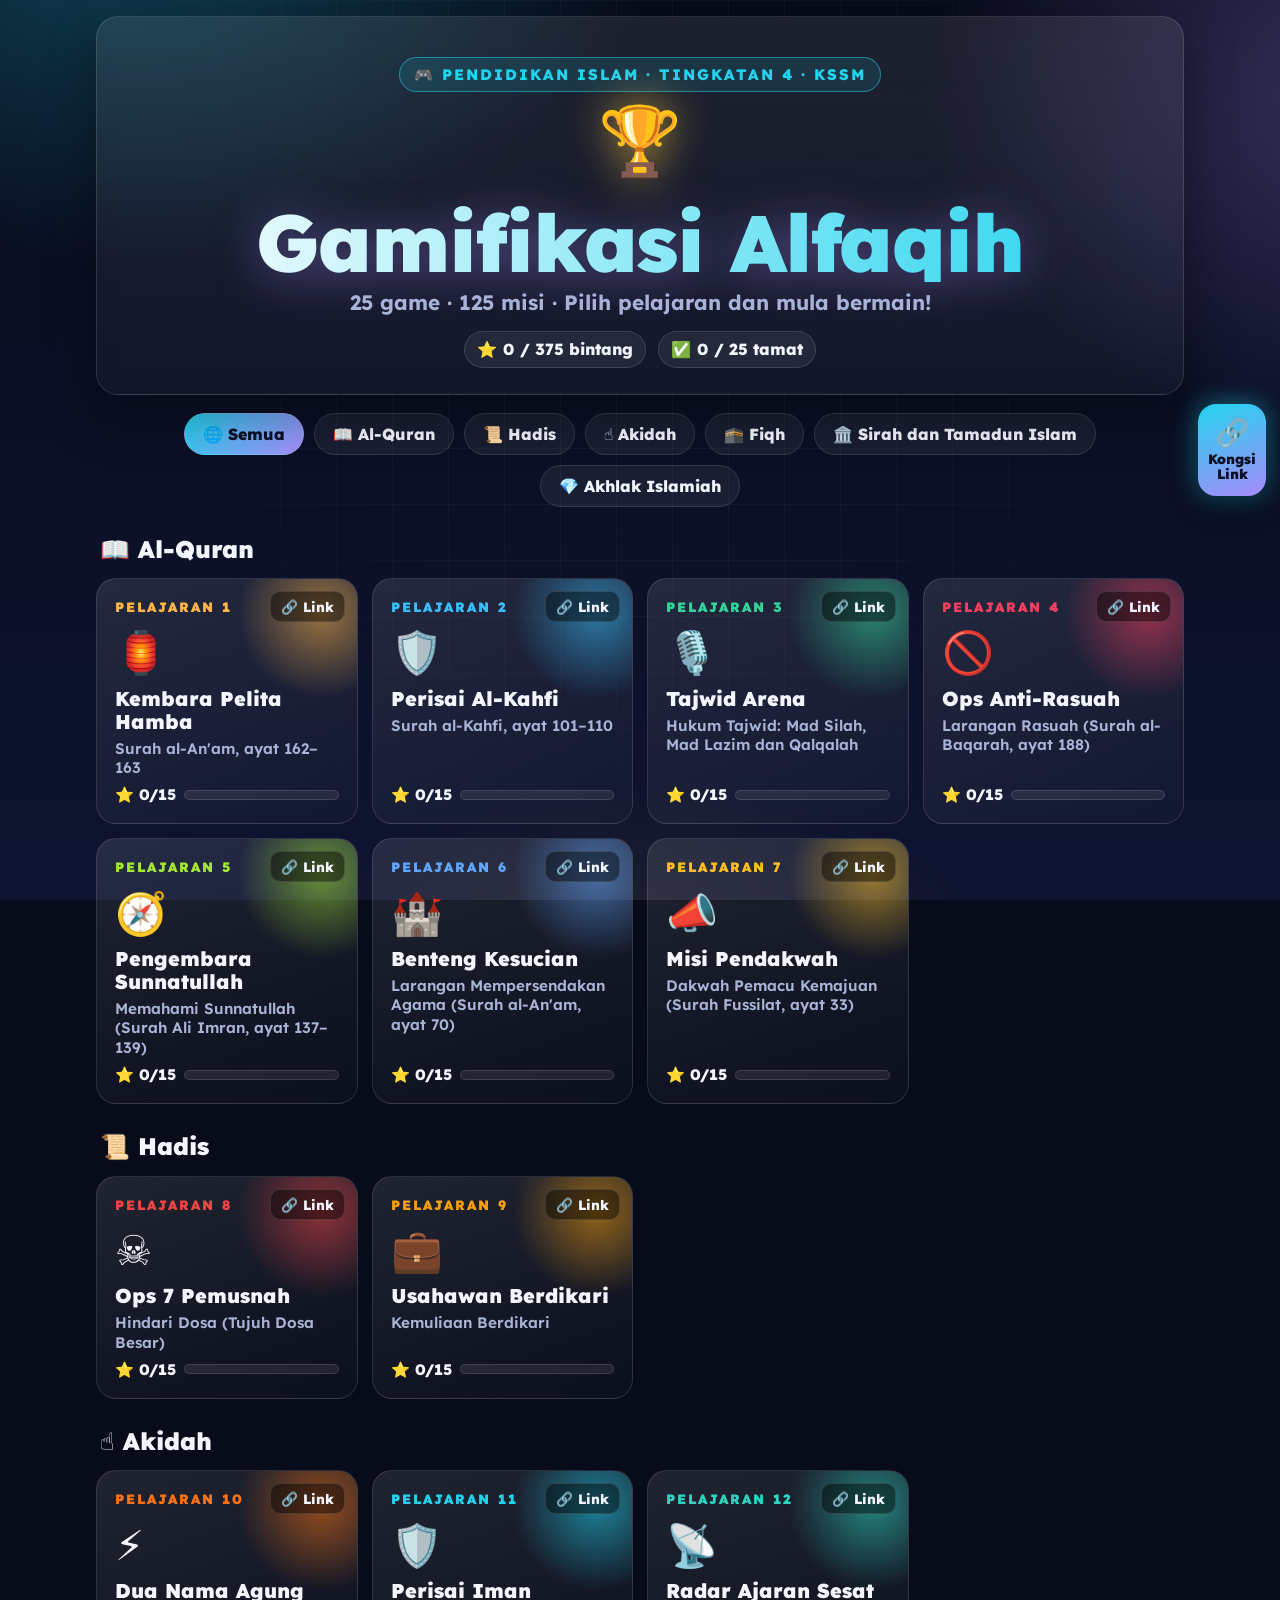
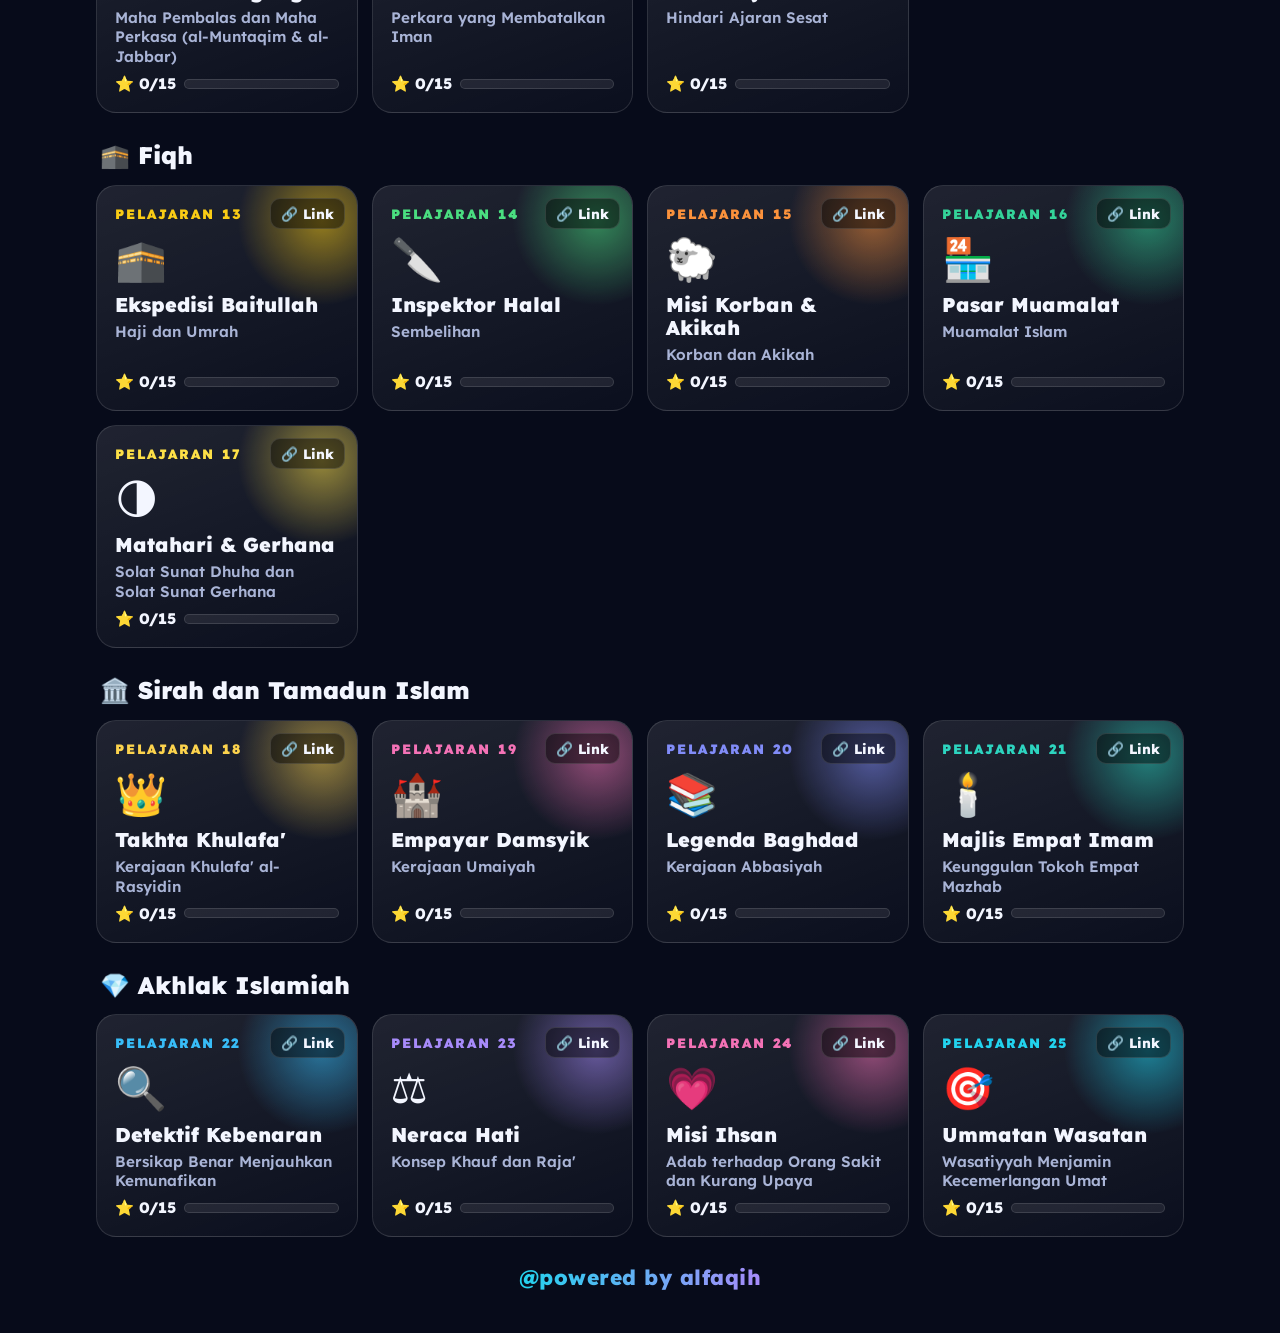
==== commit e4b4a862: "Tambah butang Kongsi Link di tepi setiap game dan pada kad hab Co-Authored-By: Claude Opus 5.5 <nore" ====
--- a/index.html
+++ b/index.html
@@ -26,10 +26,12 @@
 .gc .tt{font-weight:600;color:var(--mut);font-size:.95rem;line-height:1.3}
 .gc .pr{margin-top:auto;display:flex;align-items:center;gap:8px;font-weight:800;font-size:.95rem}
 .gc .pr .bar{flex:1;height:10px}
+.gc .cp{position:absolute;right:12px;top:12px;z-index:2;padding:6px 10px;border-radius:10px;font-weight:800;font-size:.85rem;background:rgba(0,0,0,.45);border:1px solid var(--line);color:var(--txt)}
+.gc .cp:hover{background:var(--ca);color:#0A0F25}
 .gc .pr .bar i{background:linear-gradient(90deg,var(--ca),var(--gold))}
 </style>
 </head>
-<body>
+<body data-share-title="Gamifikasi Alfaqih – Semua Game Tingkatan 4">
 <div class="wrap">
  <div class="glass hero">
   <div class="kicker">🎮 Pendidikan Islam · Tingkatan 4 · KSSM</div>
@@ -50,9 +52,10 @@
 function render(){TS=0;TD=0;
  document.getElementById('tabs').innerHTML=['Semua',...B.map(b=>b[0])].map(t=>`<button class="tab ${t===cur?'on':''}" data-t="${t}">${t==='Semua'?'🌐 Semua':B.find(b=>b[0]===t)[1]+' '+t}</button>`).join('');
  document.querySelectorAll('.tab').forEach(b=>b.onclick=()=>{cur=b.dataset.t;render()});
- document.getElementById('list').innerHTML=B.filter(b=>cur==='Semua'||b[0]===cur).map(([bn,ic])=>`<div class="sec"><h2>${ic} ${bn}</h2><div class="grid3">${L.filter(l=>l.bidang===bn).map(l=>{const p=prog(l.id);return `<a class="gc" href="${l.id}/" style="--ca:${l.a}"><div class="no">PELAJARAN ${l.no}${p.d?' · ✅ TAMAT':''}</div><div class="ic">${l.icon}</div><div class="gn">${l.game}</div><div class="tt">${l.title}</div><div class="pr"><span>⭐ ${p.s}/15</span><div class="bar"><i style="width:${p.s/15*100}%"></i></div></div></a>`}).join('')}</div></div>`).join('');
- L.forEach(l=>{const p=prog(l.id);TS+=p.s;TD+=p.d?1:0});document.getElementById('ts').textContent=TS;document.getElementById('td').textContent=TD}
+ document.getElementById('list').innerHTML=B.filter(b=>cur==='Semua'||b[0]===cur).map(([bn,ic])=>`<div class="sec"><h2>${ic} ${bn}</h2><div class="grid3">${L.filter(l=>l.bidang===bn).map(l=>{const p=prog(l.id);return `<a class="gc" href="${l.id}/" style="--ca:${l.a}"><button class="cp" data-id="${l.id}" data-t="P${l.no} · ${l.game}">🔗 Link</button><div class="no">PELAJARAN ${l.no}${p.d?' · ✅ TAMAT':''}</div><div class="ic">${l.icon}</div><div class="gn">${l.game}</div><div class="tt">${l.title}</div><div class="pr"><span>⭐ ${p.s}/15</span><div class="bar"><i style="width:${p.s/15*100}%"></i></div></div></a>`}).join('')}</div></div>`).join('');
+ L.forEach(l=>{const p=prog(l.id);TS+=p.s;TD+=p.d?1:0});document.querySelectorAll('.gc .cp').forEach(b=>b.onclick=e=>{e.preventDefault();e.stopPropagation();const u=new URL(b.dataset.id+'/',location.href).href;window.alfaqihShare?alfaqihShare(u,b.dataset.t):null});document.getElementById('ts').textContent=TS;document.getElementById('td').textContent=TD}
 render();
 </script>
+<script src="assets/share.js"></script>
 </body>
 </html>
--- a/assets/engine.css
+++ b/assets/engine.css
@@ -242,3 +242,21 @@
 .foot a{text-decoration:none;margin-right:16px}
 .foot .pw{background:linear-gradient(90deg,var(--a),var(--b));-webkit-background-clip:text;background-clip:text;color:transparent}
 .center{text-align:center}.mt{margin-top:16px}
+
+/* Butang kongsi */
+.shFab{position:fixed;right:14px;top:50%;transform:translateY(-50%);z-index:35;display:flex;flex-direction:column;align-items:center;gap:4px;padding:14px 10px;border-radius:18px;
+ background:linear-gradient(160deg,var(--a),var(--b));color:#0A0F25;font-weight:900;font-size:.85rem;line-height:1.1;text-align:center;box-shadow:0 10px 30px rgba(0,0,0,.45),0 0 26px color-mix(in srgb,var(--a) 55%,transparent);transition:transform .15s}
+.shFab .i{font-size:1.7rem}
+.shFab:hover{transform:translateY(-50%) scale(1.07)}
+@media(max-width:760px){.shFab{top:auto;bottom:14px;transform:none;flex-direction:row;padding:10px 16px;border-radius:999px;font-size:.95rem}.shFab .t br{display:none}.shFab .i{font-size:1.3rem}.shFab:hover{transform:scale(1.05)}}
+.shBox{max-width:640px!important}
+.shTitle{font-weight:900;font-size:1.3rem;margin:4px 0 14px;color:var(--a)}
+.shLbl{font-weight:800;font-size:.85rem;letter-spacing:1.5px;color:var(--mut)}
+.shRow{display:flex;gap:10px;margin:6px 0 14px;flex-wrap:wrap}
+.shRow input{flex:1;min-width:200px;font:inherit;font-size:1.05rem;font-weight:700;padding:12px 14px;border-radius:14px;border:2px solid var(--line);background:rgba(0,0,0,.35);color:var(--txt)}
+.shBtns{display:flex;gap:10px;flex-wrap:wrap}
+.shBtns a{text-decoration:none}
+.shWa{background:linear-gradient(135deg,#25D366,#128C7E)!important;color:#fff!important}
+.shTg{background:linear-gradient(135deg,#2AABEE,#1E88C7)!important;color:#fff!important}
+.btn.copied{background:linear-gradient(135deg,#2EE59D,#10B981)!important}
+.shNote{color:var(--mut);font-weight:600;font-size:.95rem;margin:14px 0 0}
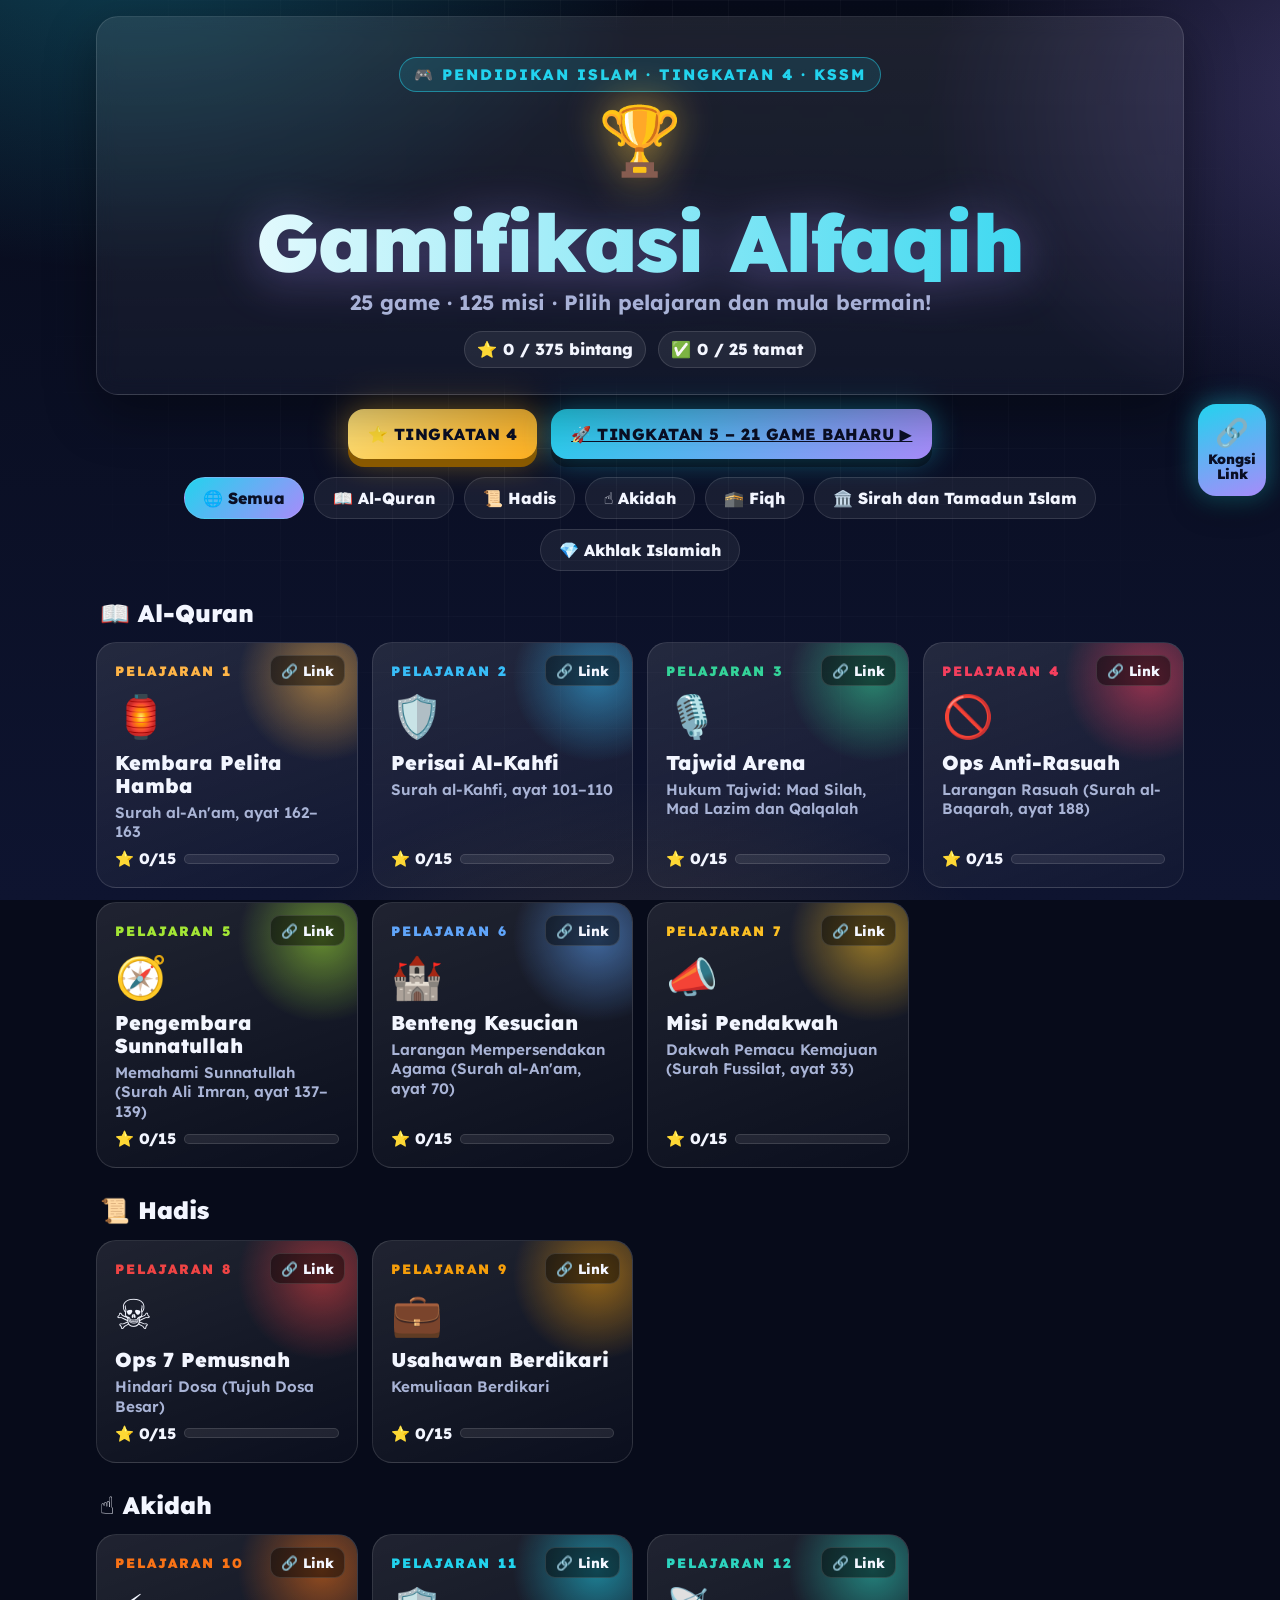
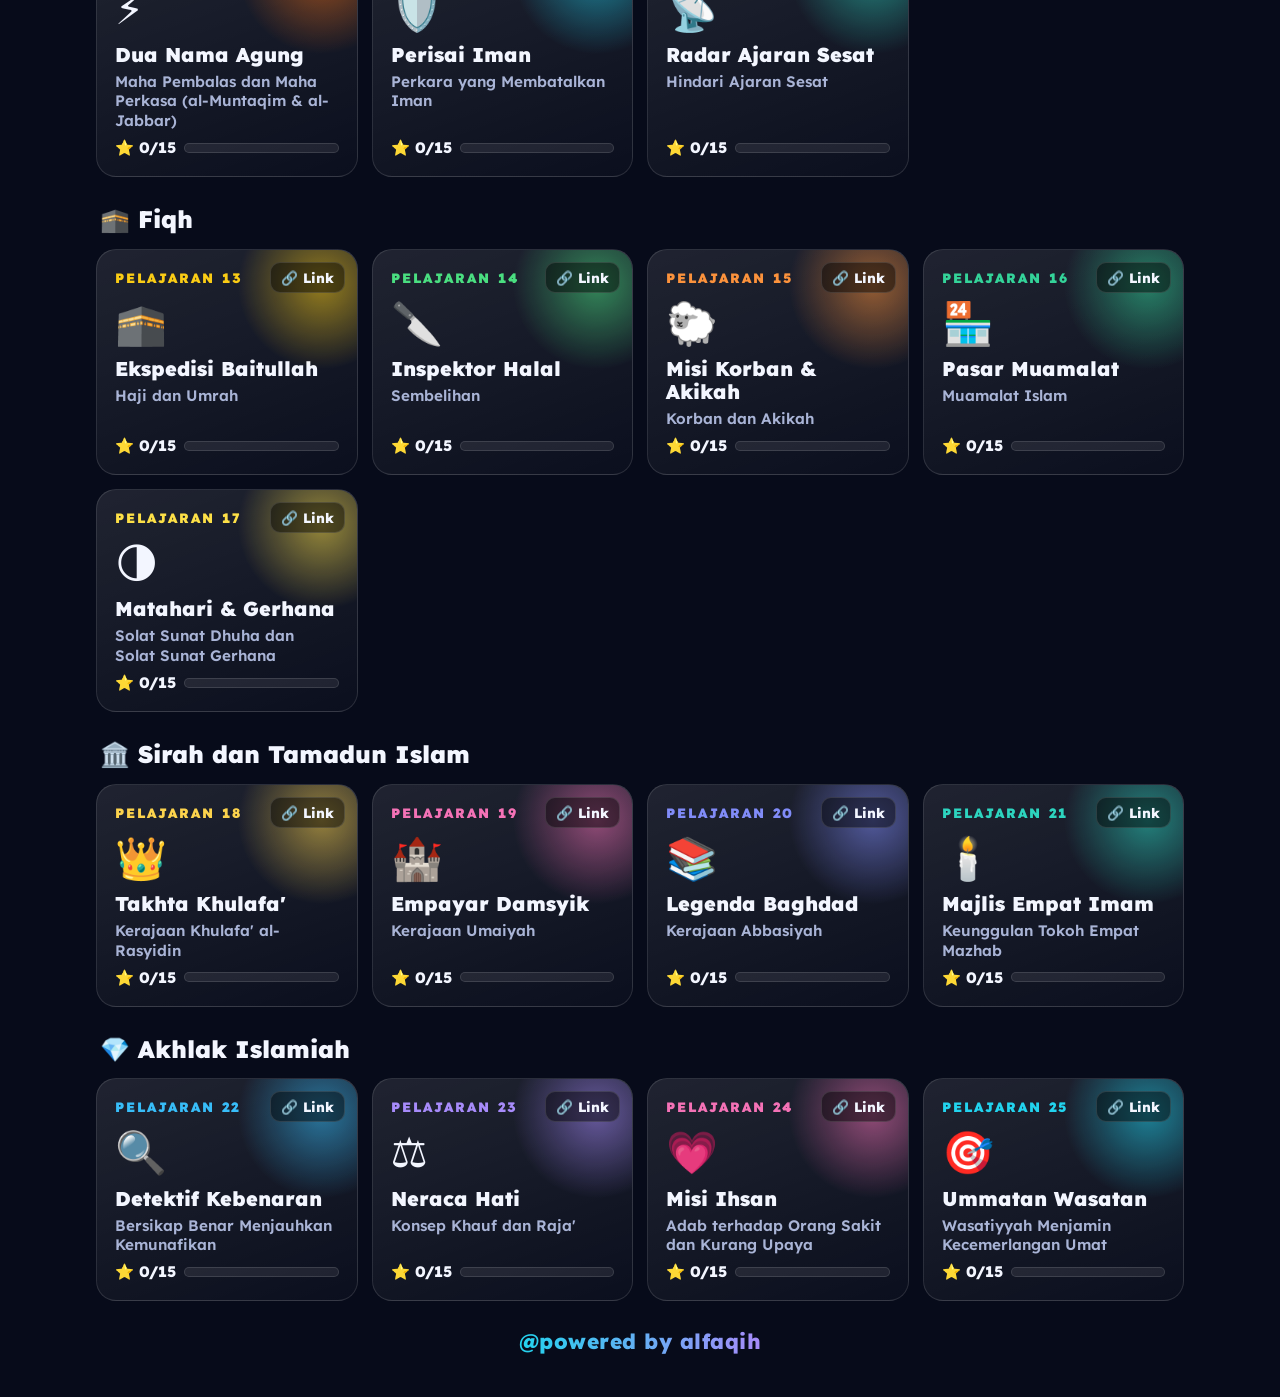
==== commit 941045c2: "Tambah 21 game Tingkatan 5 dengan 20 jenis permainan dan nota flash card Setiap pelajaran P1–P21 men" ====
--- a/index.html
+++ b/index.html
@@ -6,7 +6,7 @@
 <title>Gamifikasi Alfaqih – Pendidikan Islam Tingkatan 4</title>
 <link rel="preconnect" href="https://fonts.googleapis.com"><link rel="preconnect" href="https://fonts.gstatic.com" crossorigin>
 <link href="https://fonts.googleapis.com/css2?family=Lexend:wght@400;600;800;900&display=swap" rel="stylesheet">
-<link rel="stylesheet" href="assets/engine.css">
+<link rel="stylesheet" href="assets/engine.css?v=1795306073">
 <style>
 .hero{text-align:center;padding:40px 20px 26px}
 .hero .gtitle{font-size:clamp(2.6rem,8vw,5rem)}
@@ -40,6 +40,7 @@
   <div class="gsub">25 game · 125 misi · Pilih pelajaran dan mula bermain!</div>
   <div class="stats2"><div class="pill">⭐ <span id="ts">0</span> / 375 bintang</div><div class="pill">✅ <span id="td">0</span> / 25 tamat</div></div>
  </div>
+ <div class="row" style="margin:14px 0 0"><span class="btn gold sm" style="pointer-events:none">⭐ Tingkatan 4</span><a class="btn sm" href="t5/">🚀 Tingkatan 5 – 21 Game Baharu ▶</a></div>
  <div class="tabs" id="tabs"></div>
  <div id="list"></div>
  <div class="foot"><span class="pw">@powered by alfaqih</span></div>
@@ -56,6 +57,6 @@
  L.forEach(l=>{const p=prog(l.id);TS+=p.s;TD+=p.d?1:0});document.querySelectorAll('.gc .cp').forEach(b=>b.onclick=e=>{e.preventDefault();e.stopPropagation();const u=new URL(b.dataset.id+'/',location.href).href;window.alfaqihShare?alfaqihShare(u,b.dataset.t):null});document.getElementById('ts').textContent=TS;document.getElementById('td').textContent=TD}
 render();
 </script>
-<script src="assets/share.js"></script>
+<script src="assets/share.js?v=1795306073"></script>
 </body>
 </html>
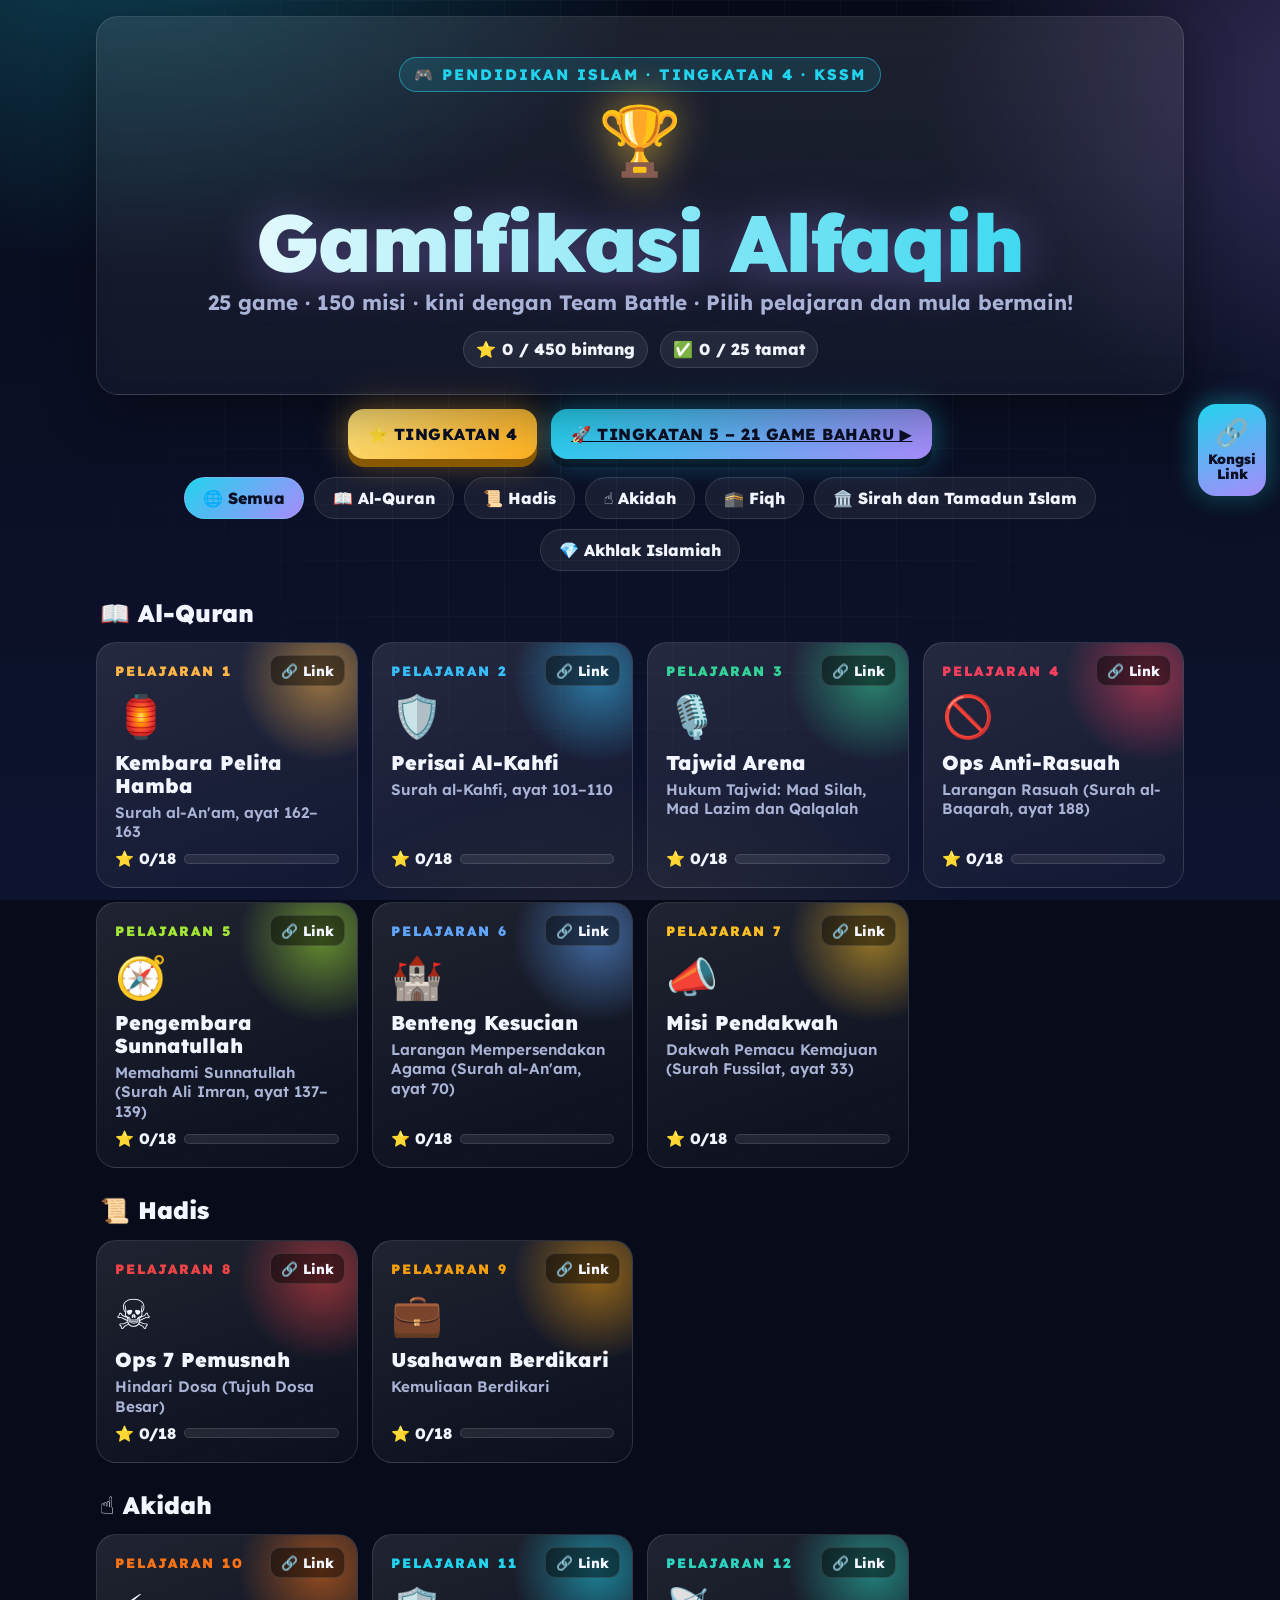
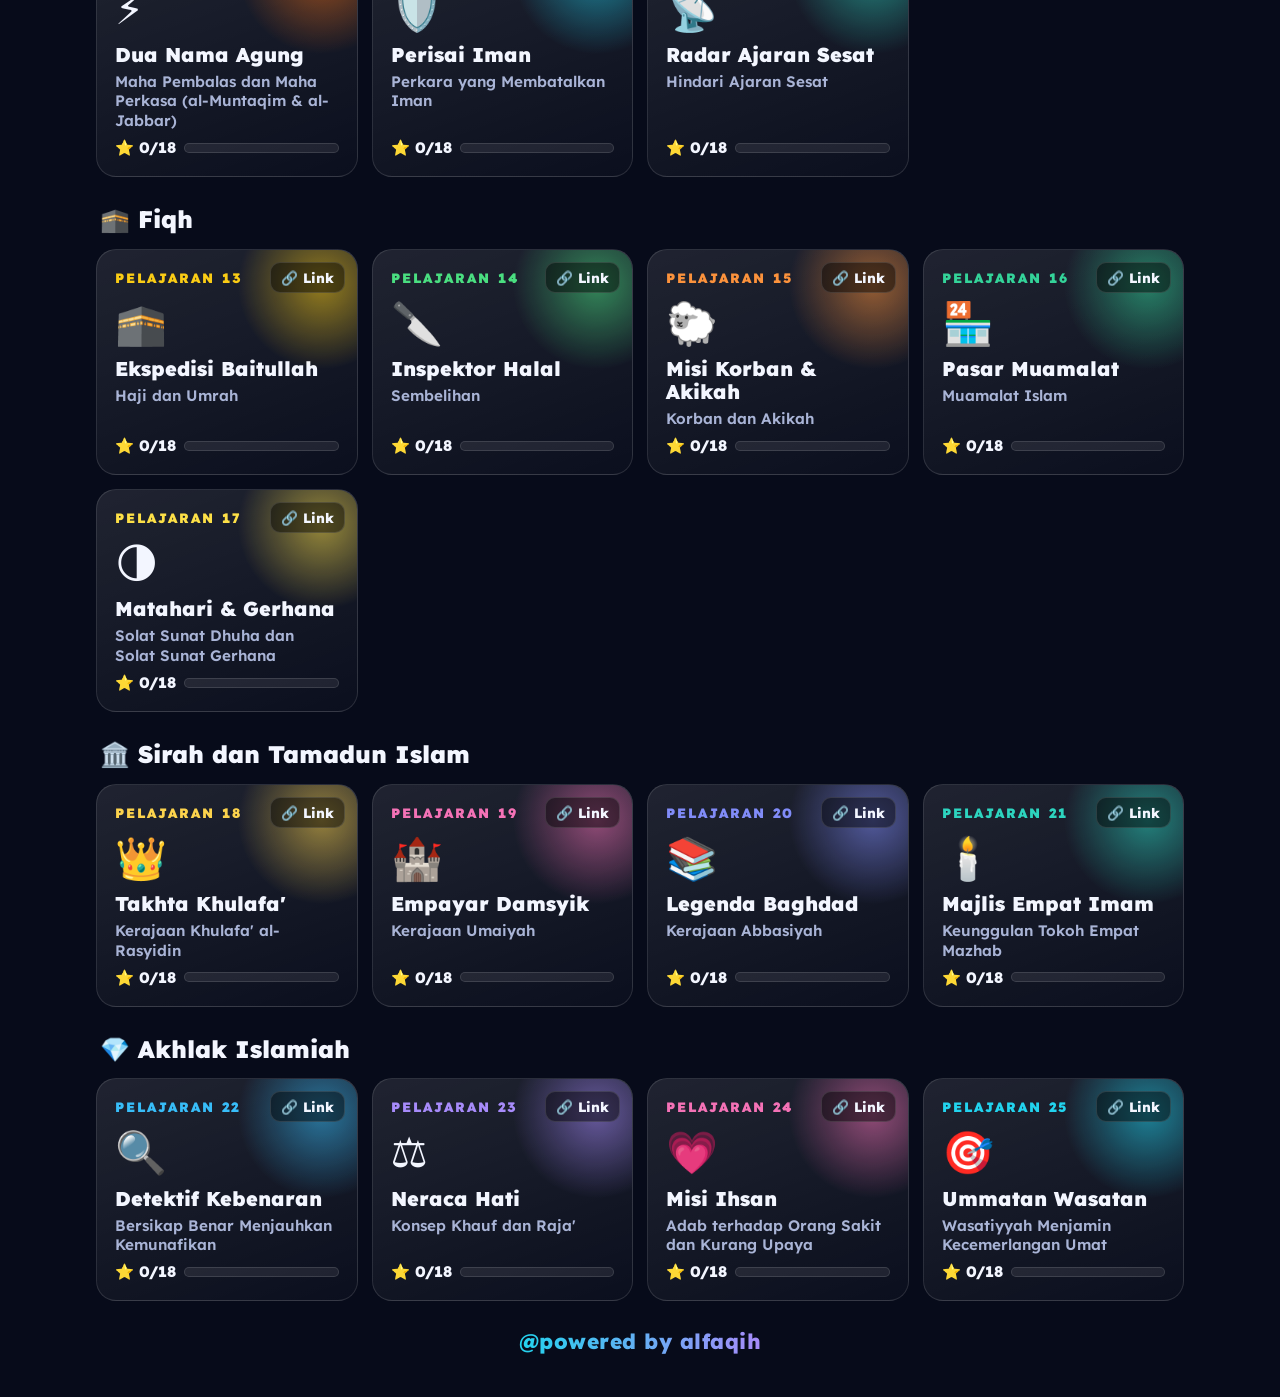
==== commit 91dd6b83: "Tambah misi Team Battle dalam semua 25 game Tingkatan 4 Misi ke-6 mod kelas (Pasukan Merah lawan Bir" ====
--- a/index.html
+++ b/index.html
@@ -6,7 +6,7 @@
 <title>Gamifikasi Alfaqih – Pendidikan Islam Tingkatan 4</title>
 <link rel="preconnect" href="https://fonts.googleapis.com"><link rel="preconnect" href="https://fonts.gstatic.com" crossorigin>
 <link href="https://fonts.googleapis.com/css2?family=Lexend:wght@400;600;800;900&display=swap" rel="stylesheet">
-<link rel="stylesheet" href="assets/engine.css?v=1795306073">
+<link rel="stylesheet" href="assets/engine.css?v=1795311219">
 <style>
 .hero{text-align:center;padding:40px 20px 26px}
 .hero .gtitle{font-size:clamp(2.6rem,8vw,5rem)}
@@ -37,8 +37,8 @@
   <div class="kicker">🎮 Pendidikan Islam · Tingkatan 4 · KSSM</div>
   <div class="emblem">🏆</div>
   <div class="gtitle">Gamifikasi Alfaqih</div>
-  <div class="gsub">25 game · 125 misi · Pilih pelajaran dan mula bermain!</div>
-  <div class="stats2"><div class="pill">⭐ <span id="ts">0</span> / 375 bintang</div><div class="pill">✅ <span id="td">0</span> / 25 tamat</div></div>
+  <div class="gsub">25 game · 150 misi · kini dengan Team Battle · Pilih pelajaran dan mula bermain!</div>
+  <div class="stats2"><div class="pill">⭐ <span id="ts">0</span> / 450 bintang</div><div class="pill">✅ <span id="td">0</span> / 25 tamat</div></div>
  </div>
  <div class="row" style="margin:14px 0 0"><span class="btn gold sm" style="pointer-events:none">⭐ Tingkatan 4</span><a class="btn sm" href="t5/">🚀 Tingkatan 5 – 21 Game Baharu ▶</a></div>
  <div class="tabs" id="tabs"></div>
@@ -53,10 +53,10 @@
 function render(){TS=0;TD=0;
  document.getElementById('tabs').innerHTML=['Semua',...B.map(b=>b[0])].map(t=>`<button class="tab ${t===cur?'on':''}" data-t="${t}">${t==='Semua'?'🌐 Semua':B.find(b=>b[0]===t)[1]+' '+t}</button>`).join('');
  document.querySelectorAll('.tab').forEach(b=>b.onclick=()=>{cur=b.dataset.t;render()});
- document.getElementById('list').innerHTML=B.filter(b=>cur==='Semua'||b[0]===cur).map(([bn,ic])=>`<div class="sec"><h2>${ic} ${bn}</h2><div class="grid3">${L.filter(l=>l.bidang===bn).map(l=>{const p=prog(l.id);return `<a class="gc" href="${l.id}/" style="--ca:${l.a}"><button class="cp" data-id="${l.id}" data-t="P${l.no} · ${l.game}">🔗 Link</button><div class="no">PELAJARAN ${l.no}${p.d?' · ✅ TAMAT':''}</div><div class="ic">${l.icon}</div><div class="gn">${l.game}</div><div class="tt">${l.title}</div><div class="pr"><span>⭐ ${p.s}/15</span><div class="bar"><i style="width:${p.s/15*100}%"></i></div></div></a>`}).join('')}</div></div>`).join('');
+ document.getElementById('list').innerHTML=B.filter(b=>cur==='Semua'||b[0]===cur).map(([bn,ic])=>`<div class="sec"><h2>${ic} ${bn}</h2><div class="grid3">${L.filter(l=>l.bidang===bn).map(l=>{const p=prog(l.id);return `<a class="gc" href="${l.id}/" style="--ca:${l.a}"><button class="cp" data-id="${l.id}" data-t="P${l.no} · ${l.game}">🔗 Link</button><div class="no">PELAJARAN ${l.no}${p.d?' · ✅ TAMAT':''}</div><div class="ic">${l.icon}</div><div class="gn">${l.game}</div><div class="tt">${l.title}</div><div class="pr"><span>⭐ ${p.s}/18</span><div class="bar"><i style="width:${p.s/18*100}%"></i></div></div></a>`}).join('')}</div></div>`).join('');
  L.forEach(l=>{const p=prog(l.id);TS+=p.s;TD+=p.d?1:0});document.querySelectorAll('.gc .cp').forEach(b=>b.onclick=e=>{e.preventDefault();e.stopPropagation();const u=new URL(b.dataset.id+'/',location.href).href;window.alfaqihShare?alfaqihShare(u,b.dataset.t):null});document.getElementById('ts').textContent=TS;document.getElementById('td').textContent=TD}
 render();
 </script>
-<script src="assets/share.js?v=1795306073"></script>
+<script src="assets/share.js?v=1795311219"></script>
 </body>
 </html>
--- a/assets/engine.css
+++ b/assets/engine.css
@@ -72,7 +72,7 @@
 .xpbar .t{display:flex;justify-content:space-between;font-weight:800;font-size:.95rem;color:var(--mut)}
 .bar{height:14px;border-radius:999px;background:rgba(255,255,255,.08);overflow:hidden;border:1px solid var(--line)}
 .bar>i{display:block;height:100%;width:0;background:linear-gradient(90deg,var(--a),var(--b),var(--gold));transition:width .6s cubic-bezier(.2,.9,.3,1)}
-.missions{display:grid;grid-template-columns:repeat(5,1fr);gap:14px}
+.missions{display:grid;grid-template-columns:repeat(3,1fr);gap:14px}
 @media(max-width:980px){.missions{grid-template-columns:repeat(2,1fr)}}
 @media(max-width:520px){.missions{grid-template-columns:1fr}}
 .mis{position:relative;text-align:left;padding:18px;border-radius:20px;min-height:220px;display:flex;flex-direction:column;gap:6px;
@@ -260,3 +260,15 @@
 .shTg{background:linear-gradient(135deg,#2AABEE,#1E88C7)!important;color:#fff!important}
 .btn.copied{background:linear-gradient(135deg,#2EE59D,#10B981)!important}
 .shNote{color:var(--mut);font-weight:600;font-size:.95rem;margin:14px 0 0}
+
+/* Team Battle */
+.mt{margin-top:14px}
+.tug{display:flex;align-items:center;gap:10px;margin-bottom:10px}
+.tm{font-weight:900;font-size:1.05rem;padding:10px 12px;border-radius:14px;display:flex;align-items:center;gap:8px;white-space:nowrap}
+.tm b{font-size:1.8rem}.tm.t0{background:rgba(255,77,109,.2);border:2px solid #FF4D6D}.tm.t1{background:rgba(56,189,248,.2);border:2px solid #38BDF8}
+.rope{flex:1;position:relative;height:16px;border-radius:9px;background:repeating-linear-gradient(45deg,#c79a5b 0 8px,#a87a3f 8px 16px)}
+.rope .mid{position:absolute;left:50%;top:-12px;bottom:-12px;width:3px;background:#fff;opacity:.7}
+.knot{position:absolute;top:50%;transform:translate(-50%,-50%);font-size:2rem;transition:left .6s cubic-bezier(.3,1.5,.5,1)}
+.turn{text-align:center;font-weight:900;font-size:1.25rem;padding:10px;border-radius:14px;margin-bottom:12px;background:color-mix(in srgb,var(--tc) 25%,transparent);border:2px solid var(--tc)}
+#qh .qcard{text-align:center}
+@media(max-width:560px){.tm{font-size:.8rem;padding:6px}.tm b{font-size:1.3rem}}
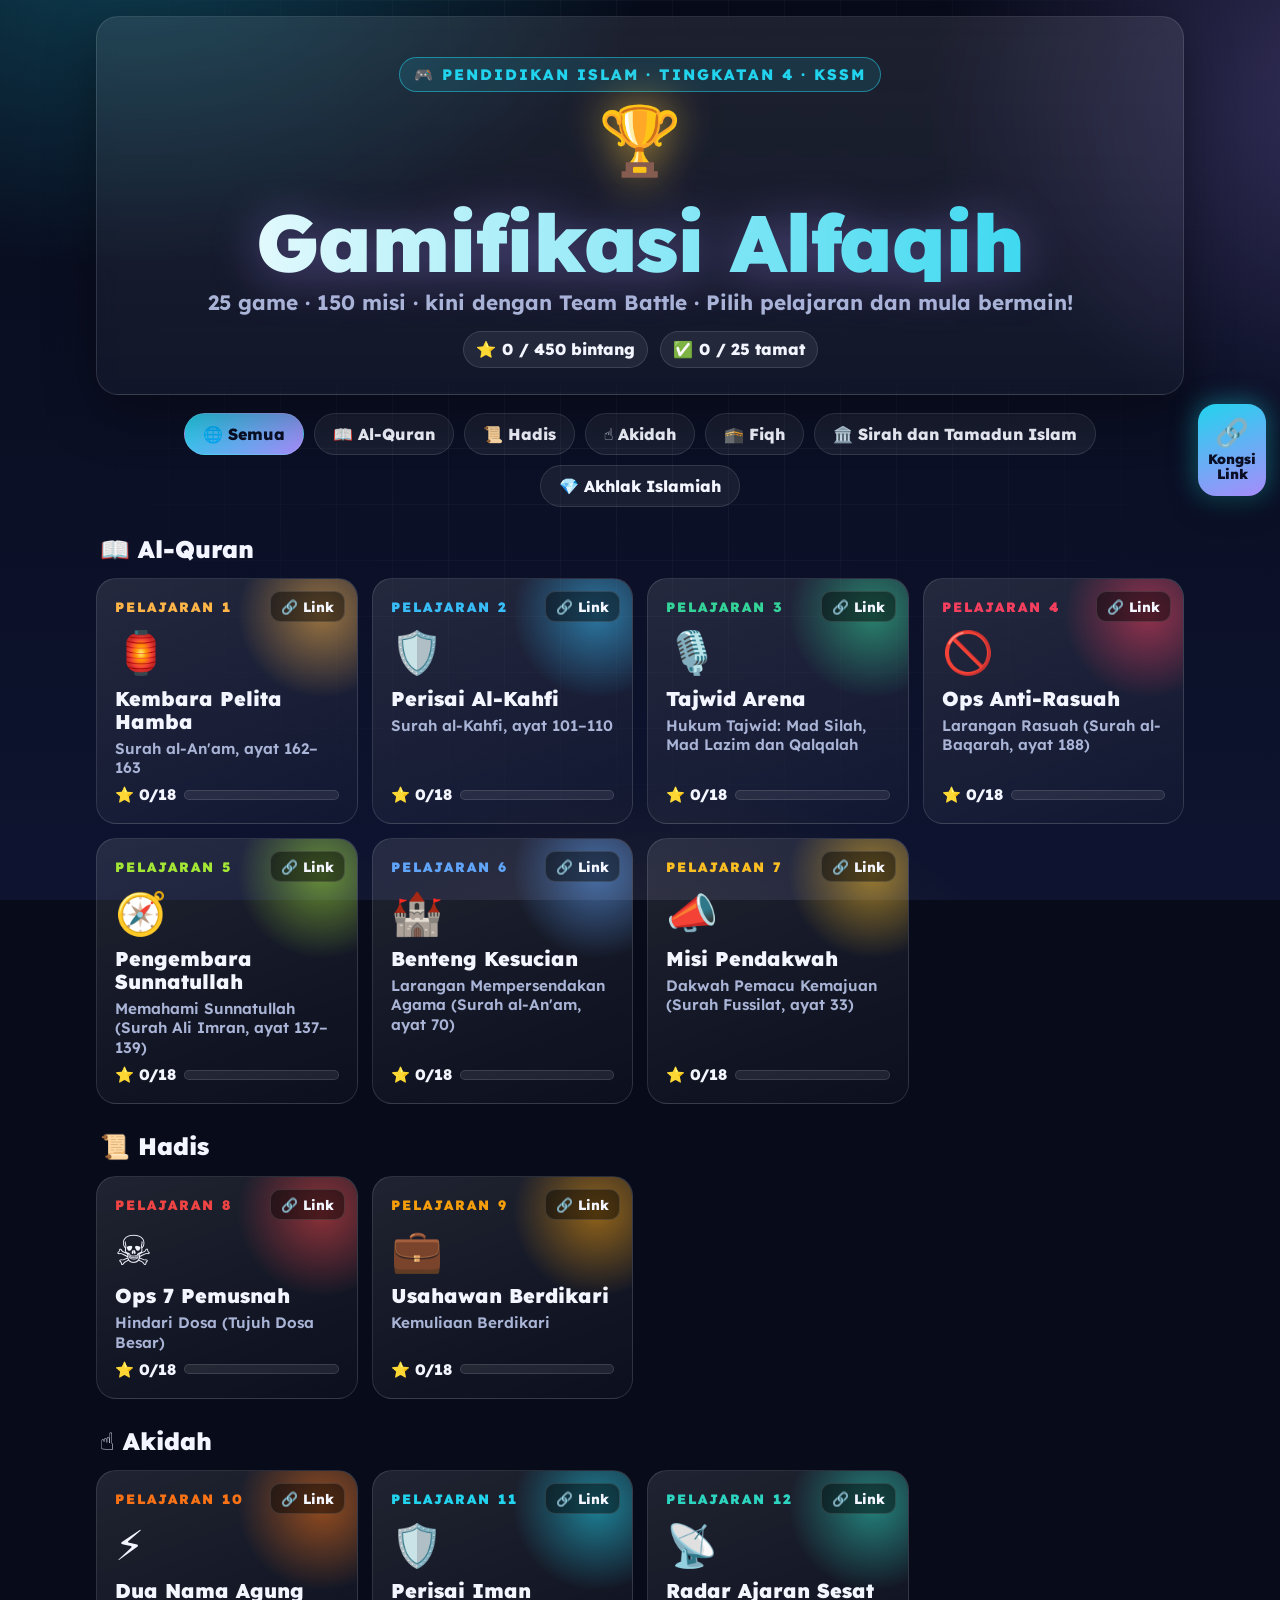
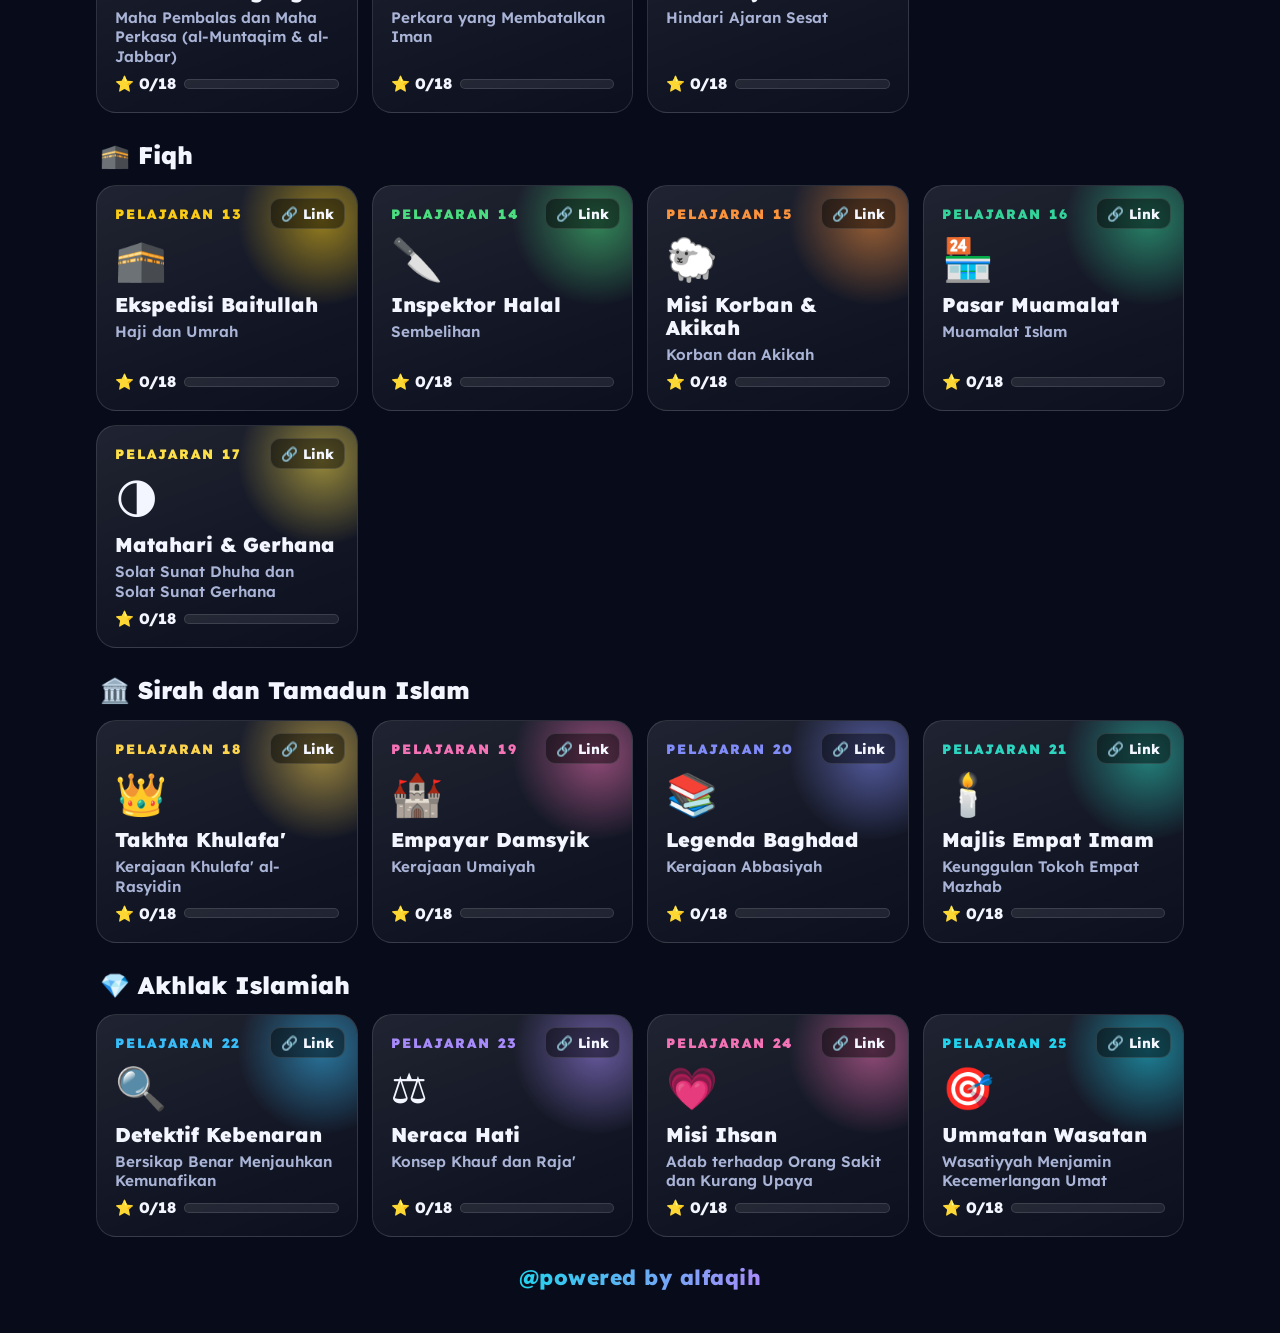
==== commit 711d5dd8: "Asingkan hab Tingkatan 4 daripada Tingkatan 5 Buang butang pautan Tingkatan 5 dari hab Tingkatan 4. " ====
--- a/index.html
+++ b/index.html
@@ -40,7 +40,6 @@
   <div class="gsub">25 game · 150 misi · kini dengan Team Battle · Pilih pelajaran dan mula bermain!</div>
   <div class="stats2"><div class="pill">⭐ <span id="ts">0</span> / 450 bintang</div><div class="pill">✅ <span id="td">0</span> / 25 tamat</div></div>
  </div>
- <div class="row" style="margin:14px 0 0"><span class="btn gold sm" style="pointer-events:none">⭐ Tingkatan 4</span><a class="btn sm" href="t5/">🚀 Tingkatan 5 – 21 Game Baharu ▶</a></div>
  <div class="tabs" id="tabs"></div>
  <div id="list"></div>
  <div class="foot"><span class="pw">@powered by alfaqih</span></div>
